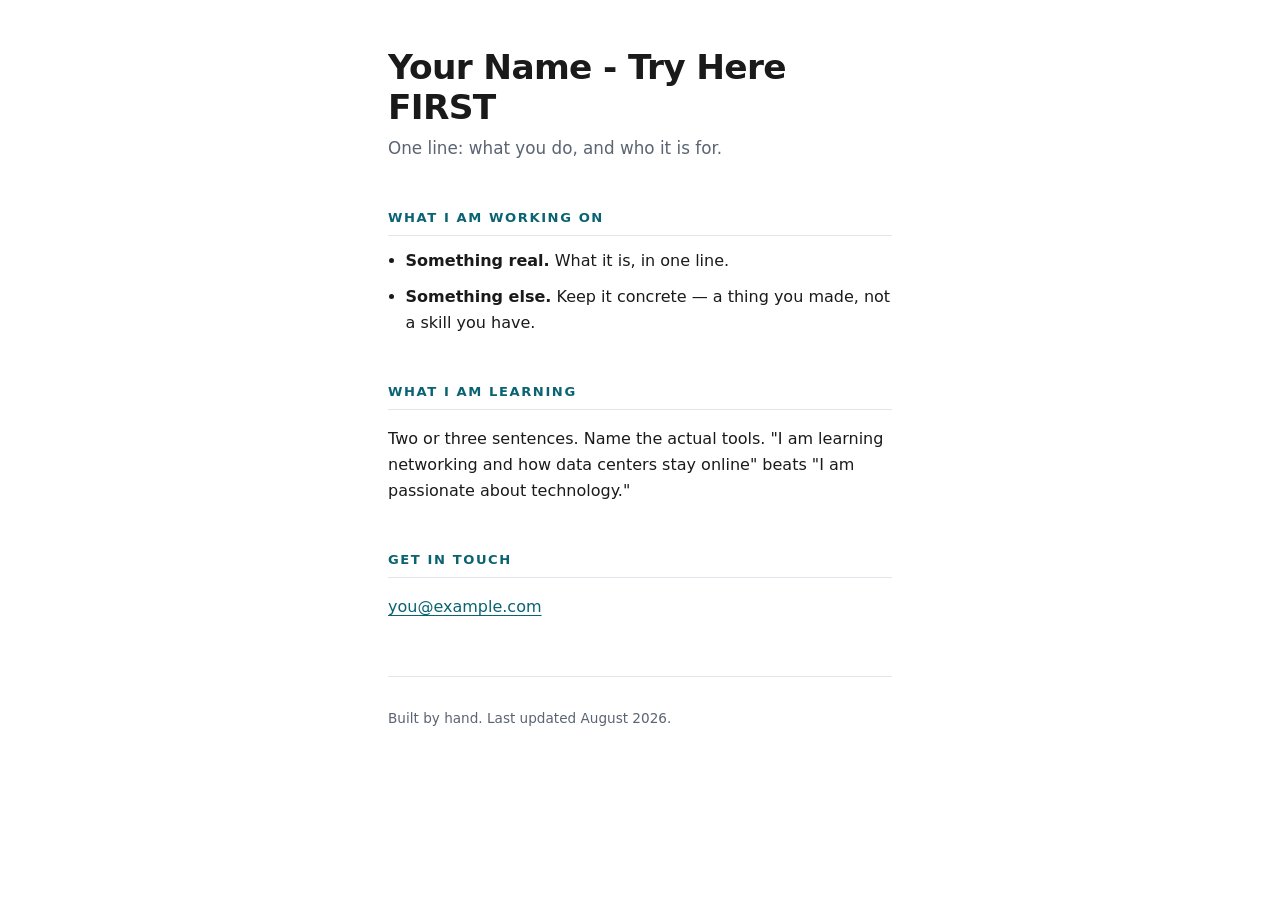
==== index.html @ d8cc7f28 "Initial commit" ====
<!doctype html>
<html lang="en">

<head>
  <meta charset="utf-8">
  <meta name="viewport" content="width=device-width, initial-scale=1">

  <!-- CHANGE THIS. It is the name on the browser tab, and it is what Google shows. -->
  <title>Your Name — what you build Test</title>

  <!-- CHANGE THIS TOO. One sentence. It is what shows under your link when someone shares it. -->
  <meta name="description" content="One sentence about who you are and what you make.">

  <link rel="stylesheet" href="styles.css">
</head>

<body>

  <header>
    <!-- Exactly ONE h1 on the page. It is your name. -->
    <h1>Your Name - Try Here FIRST</h1>
    <p class="tagline">One line: what you do, and who it is for.</p>
  </header>

  <main>

    <section>
      <h2>What I am working on</h2>
      <ul>
        <li><strong>Something real.</strong> What it is, in one line.</li>
        <li><strong>Something else.</strong> Keep it concrete — a thing you made, not a skill you have.</li>
      </ul>
    </section>

    <section>
      <h2>What I am learning</h2>
      <p>
        Two or three sentences. Name the actual tools. "I am learning networking and how data
        centers stay online" beats "I am passionate about technology."
      </p>
    </section>

    <section>
      <h2>Get in touch</h2>
      <!--
        Put an email you will still control after graduation. If you only have the school one
        today, that is fine — put it in, and change it later. That is what commits are for.
      -->
      <p><a href="mailto:you@example.com">you@example.com</a></p>
    </section>

  </main>

  <footer>
    <p>Built by hand. Last updated <!-- change this when you change the page --> August 2026.</p>
  </footer>

</body>

</html>
---- styles.css ----
/* ============================================================
   styles.css — this is YOURS to change. That is the point.
   Every value below is a decision somebody made. Change one,
   commit, and look at what happened.
   ============================================================ */

/* The custom properties. Change a colour ONCE here and it
   changes everywhere it is used further down. */
:root {
  --ink:        #1a1a1a;   /* body text */
  --muted:      #5a6472;   /* quieter text */
  --accent:     #0a6373;   /* links and rules — make this yours */
  --paper:      #ffffff;
  --line:       #e2e6ec;
  --measure:    34rem;     /* how wide a line of text gets before it wraps */
}

/* A sensible reset. Without border-box, padding makes boxes
   wider than you asked for, and nothing lines up. */
*, *::before, *::after { box-sizing: border-box; }

body {
  margin: 0 auto;
  padding: 3rem 1.25rem 4rem;
  max-width: var(--measure);
  background: var(--paper);
  color: var(--ink);
  font: 1rem/1.65 system-ui, -apple-system, "Segoe UI", Roboto, sans-serif;
}

h1 {
  margin: 0;
  font-size: 2.15rem;
  line-height: 1.15;
  letter-spacing: -0.02em;
}

.tagline {
  margin: 0.5rem 0 0;
  color: var(--muted);
  font-size: 1.05rem;
}

h2 {
  margin: 2.75rem 0 0.75rem;
  padding-bottom: 0.4rem;
  border-bottom: 1px solid var(--line);
  font-size: 0.82rem;
  font-weight: 700;
  letter-spacing: 0.12em;
  text-transform: uppercase;
  color: var(--accent);
}

ul { margin: 0; padding-left: 1.1rem; }
li { margin-bottom: 0.6rem; }

a {
  color: var(--accent);
  text-underline-offset: 3px;
}
a:hover { text-decoration: none; }

footer {
  margin-top: 3.5rem;
  padding-top: 1rem;
  border-top: 1px solid var(--line);
  color: var(--muted);
  font-size: 0.85rem;
}

/* Someone reading this on a phone is the common case, not the
   edge case. Test it there before you call the page done. */
@media (max-width: 30rem) {
  body { padding-top: 2rem; }
  h1   { font-size: 1.8rem; }
}
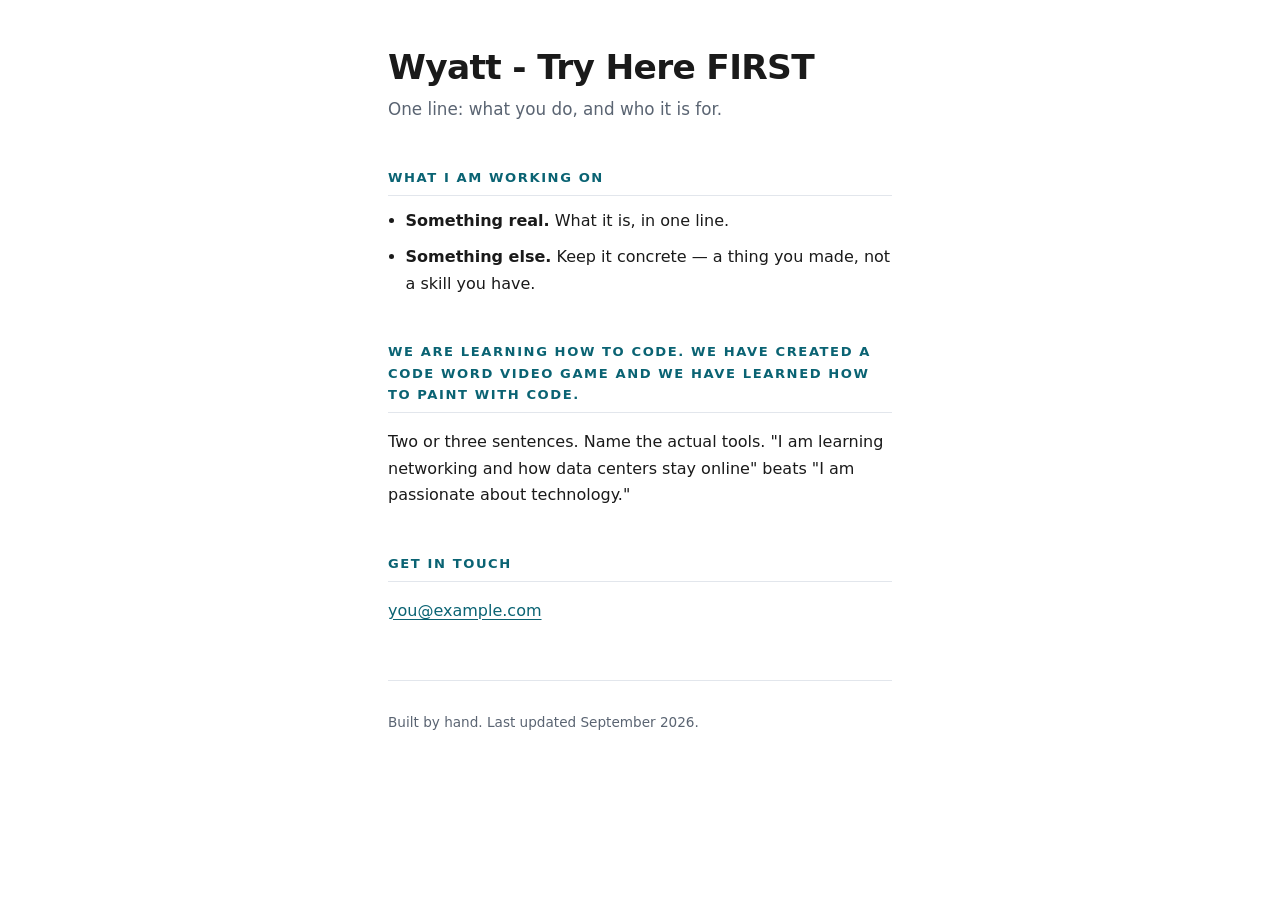
==== commit a34a0bc8: "wyattStaggs github" ====
--- a/index.html
+++ b/index.html
@@ -6,10 +6,10 @@
   <meta name="viewport" content="width=device-width, initial-scale=1">
 
   <!-- CHANGE THIS. It is the name on the browser tab, and it is what Google shows. -->
-  <title>Your Name — what you build Test</title>
+  <title>Wyatt — what you build Test</title>
 
   <!-- CHANGE THIS TOO. One sentence. It is what shows under your link when someone shares it. -->
-  <meta name="description" content="One sentence about who you are and what you make.">
+  <meta name="description" content="Im wyat and I want to learn how to make video games.">
 
   <link rel="stylesheet" href="styles.css">
 </head>
@@ -18,7 +18,7 @@
 
   <header>
     <!-- Exactly ONE h1 on the page. It is your name. -->
-    <h1>Your Name - Try Here FIRST</h1>
+    <h1>Wyatt - Try Here FIRST</h1>
     <p class="tagline">One line: what you do, and who it is for.</p>
   </header>
 
@@ -33,7 +33,7 @@
     </section>
 
     <section>
-      <h2>What I am learning</h2>
+      <h2>We are learning how to code. we have created a code word video game and We have learned how to paint with code.</h2>
       <p>
         Two or three sentences. Name the actual tools. "I am learning networking and how data
         centers stay online" beats "I am passionate about technology."
@@ -46,15 +46,16 @@
         Put an email you will still control after graduation. If you only have the school one
         today, that is fine — put it in, and change it later. That is what commits are for.
       -->
-      <p><a href="mailto:you@example.com">you@example.com</a></p>
+      <p><a href="warriorjames1114@gmail.com">you@example.com</a></p>
     </section>
 
   </main>
 
   <footer>
-    <p>Built by hand. Last updated <!-- change this when you change the page --> August 2026.</p>
+    <p>Built by hand. Last updated <!-- change this when you change the page --> September 2026.</p>
   </footer>
 
 </body>
 
 </html>
+
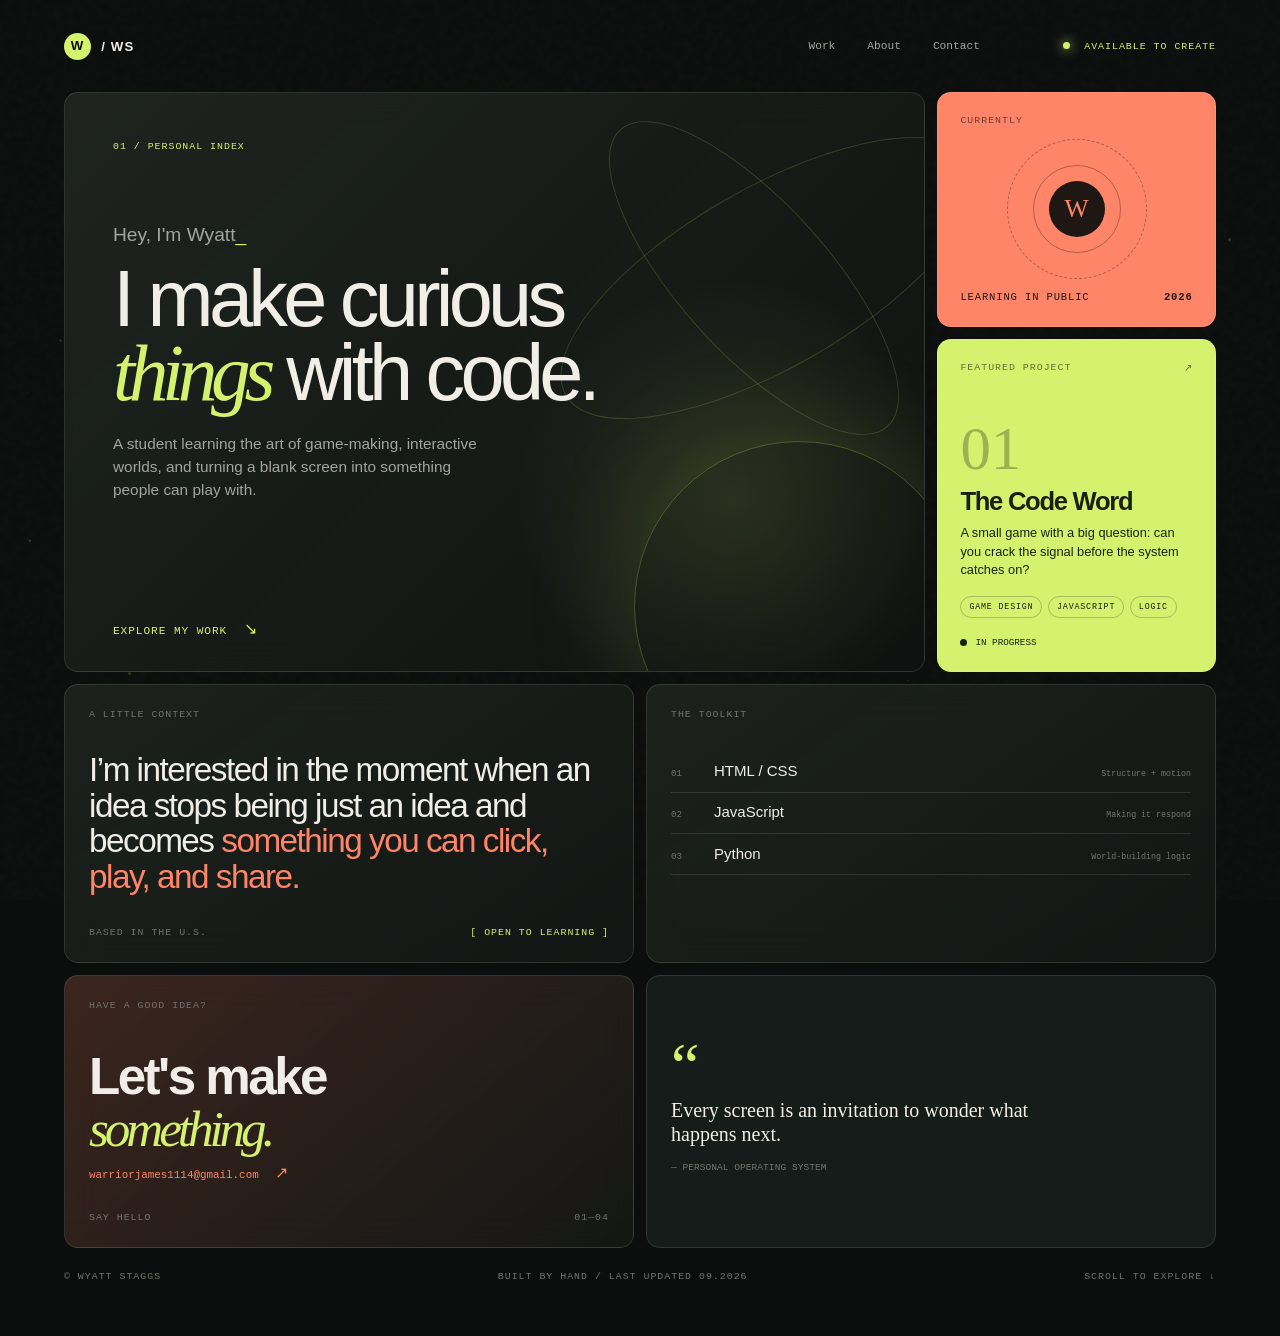
==== commit 525ec32f: "first time with chat" ====
--- a/index.html
+++ b/index.html
@@ -5,57 +5,95 @@
   <meta charset="utf-8">
   <meta name="viewport" content="width=device-width, initial-scale=1">
 
-  <!-- CHANGE THIS. It is the name on the browser tab, and it is what Google shows. -->
-  <title>Wyatt — what you build Test</title>
+  <title>Wyatt Staggs | Creative technologist</title>
 
-  <!-- CHANGE THIS TOO. One sentence. It is what shows under your link when someone shares it. -->
-  <meta name="description" content="Im wyat and I want to learn how to make video games.">
+  <meta name="description"
+    content="Wyatt Staggs is learning to build games, interactive worlds, and playful experiences with code.">
 
   <link rel="stylesheet" href="styles.css">
 </head>
 
 <body>
+  <div class="noise" aria-hidden="true"></div>
+  <canvas id="constellation" aria-hidden="true"></canvas>
 
-  <header>
-    <!-- Exactly ONE h1 on the page. It is your name. -->
-    <h1>Wyatt - Try Here FIRST</h1>
-    <p class="tagline">One line: what you do, and who it is for.</p>
+  <header class="site-header">
+    <a class="wordmark" href="#top" aria-label="Wyatt Staggs home"><span>W</span> / WS</a>
+    <nav aria-label="Main navigation">
+      <a href="#work">Work</a>
+      <a href="#about">About</a>
+      <a href="#contact">Contact</a>
+    </nav>
+    <div class="availability"><i></i> Available to create</div>
   </header>
 
-  <main>
+  <main id="top" class="bento-grid">
+    <section class="tile hero reveal">
+      <div class="eyebrow">01 / Personal index</div>
+      <p class="hero-kicker">Hey, I'm Wyatt<span class="cursor">_</span></p>
+      <h1>I make curious<br><em>things</em> with code.</h1>
+      <p class="hero-copy">A student learning the art of game-making, interactive worlds, and turning a blank screen
+        into something people can play with.</p>
+      <a class="arrow-link" href="#work">Explore my work <span>↘</span></a>
+      <div class="hero-orbit orbit-one" aria-hidden="true"></div>
+      <div class="hero-orbit orbit-two" aria-hidden="true"></div>
+      <div class="hero-glow" aria-hidden="true"></div>
+    </section>
 
-    <section>
-      <h2>What I am working on</h2>
-      <ul>
-        <li><strong>Something real.</strong> What it is, in one line.</li>
-        <li><strong>Something else.</strong> Keep it concrete — a thing you made, not a skill you have.</li>
+    <section class="tile portrait reveal delay-1" aria-label="Wyatt's visual signature">
+      <div class="tile-label">Currently</div>
+      <div class="portrait-art" aria-hidden="true">
+        <span class="portrait-ring ring-a"></span>
+        <span class="portrait-ring ring-b"></span>
+        <span class="portrait-core">W</span>
+      </div>
+      <div class="portrait-caption"><span>Learning in public</span><strong>2026</strong></div>
+    </section>
+
+    <section id="work" class="tile project reveal delay-2">
+      <div class="tile-label">Featured project <span>↗</span></div>
+      <div class="project-index">01</div>
+      <h2>The Code Word</h2>
+      <p>A small game with a big question: can you crack the signal before the system catches on?</p>
+      <div class="tags"><span>Game design</span><span>JavaScript</span><span>Logic</span></div>
+      <div class="project-line"><span></span><span>In progress</span></div>
+    </section>
+
+    <section id="about" class="tile about reveal delay-3">
+      <div class="tile-label">A little context</div>
+      <p class="about-statement">I’m interested in the moment when an idea stops being just an idea and becomes
+        <strong>something you can click, play, and share.</strong></p>
+      <div class="about-footer"><span>Based in the U.S.</span><span class="mono">[ open to learning ]</span></div>
+    </section>
+
+    <section class="tile skills reveal delay-1">
+      <div class="tile-label">The toolkit</div>
+      <ul class="skill-list">
+        <li><span>01</span><strong>HTML / CSS</strong><small>Structure + motion</small></li>
+        <li><span>02</span><strong>JavaScript</strong><small>Making it respond</small></li>
+        <li><span>03</span><strong>Python</strong><small>World-building logic</small></li>
       </ul>
     </section>
 
-    <section>
-      <h2>We are learning how to code. we have created a code word video game and We have learned how to paint with code.</h2>
-      <p>
-        Two or three sentences. Name the actual tools. "I am learning networking and how data
-        centers stay online" beats "I am passionate about technology."
-      </p>
+    <section id="contact" class="tile contact reveal delay-2">
+      <div class="tile-label">Have a good idea?</div>
+      <h2>Let's make<br><em>something.</em></h2>
+      <a class="contact-link" href="mailto:warriorjames1114@gmail.com">warriorjames1114@gmail.com <span>↗</span></a>
+      <div class="contact-meta"><span>Say hello</span><span>01—04</span></div>
     </section>
 
-    <section>
-      <h2>Get in touch</h2>
-      <!--
-        Put an email you will still control after graduation. If you only have the school one
-        today, that is fine — put it in, and change it later. That is what commits are for.
-      -->
-      <p><a href="warriorjames1114@gmail.com">you@example.com</a></p>
+    <section class="tile quote reveal delay-3">
+      <span class="quote-mark">“</span>
+      <blockquote>Every screen is an invitation to wonder what happens next.</blockquote>
+      <span class="quote-credit">— personal operating system</span>
     </section>
-
   </main>
 
-  <footer>
-    <p>Built by hand. Last updated <!-- change this when you change the page --> September 2026.</p>
-  </footer>
+  <footer class="site-footer"><span>© Wyatt Staggs</span><span>Built by hand / last updated 09.2026</span><span>Scroll
+      to explore ↓</span></footer>
+
+  <script src="app.js"></script>
 
 </body>
 
 </html>
-
--- a/styles.css
+++ b/styles.css
@@ -1,77 +1,654 @@
-/* ============================================================
-   styles.css — this is YOURS to change. That is the point.
-   Every value below is a decision somebody made. Change one,
-   commit, and look at what happened.
-   ============================================================ */
-
-/* The custom properties. Change a colour ONCE here and it
-   changes everywhere it is used further down. */
 :root {
-  --ink:        #1a1a1a;   /* body text */
-  --muted:      #5a6472;   /* quieter text */
-  --accent:     #0a6373;   /* links and rules — make this yours */
-  --paper:      #ffffff;
-  --line:       #e2e6ec;
-  --measure:    34rem;     /* how wide a line of text gets before it wraps */
+  --ink: #f1eee7;
+  --muted: #a5a49f;
+  --soft: #73746f;
+  --paper: #0c0e0d;
+  --glass: rgba(22, 26, 23, 0.72);
+  --line: rgba(222, 231, 213, 0.13);
+  --lime: #d5f26f;
+  --orange: #ff8568;
+  --serif: Georgia, "Times New Roman", serif;
+  --mono: "DM Mono", "Courier New", monospace;
 }
 
 /* A sensible reset. Without border-box, padding makes boxes
    wider than you asked for, and nothing lines up. */
-*, *::before, *::after { box-sizing: border-box; }
+*,
+*::before,
+*::after {
+  box-sizing: border-box;
+}
+
+@import url('https://fonts.googleapis.com/css2?family=DM+Mono:wght@400;500&family=Space+Grotesk:wght@400;500;600;700&display=swap');
+
+html {
+  scroll-behavior: smooth;
+}
 
 body {
-  margin: 0 auto;
-  padding: 3rem 1.25rem 4rem;
-  max-width: var(--measure);
+  min-height: 100vh;
+  margin: 0;
+  padding: 0 5vw 2rem;
   background: var(--paper);
   color: var(--ink);
-  font: 1rem/1.65 system-ui, -apple-system, "Segoe UI", Roboto, sans-serif;
+  font: 400 15px/1.5 'Space Grotesk', sans-serif;
+  overflow-x: hidden;
+}
+
+*,
+*::before,
+*::after {
+  box-sizing: border-box;
+}
+
+a {
+  color: inherit;
+  text-decoration: none;
+}
+
+.noise {
+  position: fixed;
+  inset: 0;
+  z-index: -1;
+  opacity: .035;
+  pointer-events: none;
+  background-image: url("data:image/svg+xml,%3Csvg viewBox='0 0 160 160' xmlns='http://www.w3.org/2000/svg'%3E%3Cfilter id='n'%3E%3CfeTurbulence type='fractalNoise' baseFrequency='.8' numOctaves='4' stitchTiles='stitch'/%3E%3C/filter%3E%3Crect width='100%25' height='100%25' filter='url(%23n)' opacity='.7'/%3E%3C/svg%3E");
+}
+
+#constellation {
+  position: fixed;
+  inset: 0;
+  z-index: -2;
+  opacity: .42;
+  pointer-events: none;
+}
+
+.site-header,
+.site-footer {
+  width: min(1240px, 100%);
+  margin: 0 auto;
+  display: flex;
+  align-items: center;
+}
+
+.site-header {
+  height: 92px;
+  justify-content: space-between;
+  gap: 2rem;
+}
+
+.wordmark {
+  font-weight: 600;
+  letter-spacing: .08em;
+  font-size: .83rem;
+}
+
+.wordmark span {
+  display: inline-grid;
+  place-items: center;
+  width: 27px;
+  height: 27px;
+  margin-right: .35rem;
+  background: var(--lime);
+  color: var(--paper);
+  border-radius: 50%;
+  font-weight: 700;
+}
+
+nav {
+  display: flex;
+  gap: 2rem;
+  margin-left: auto;
+  margin-right: 4vw;
+  font: .7rem var(--mono);
+  color: var(--muted);
+}
+
+nav a {
+  transition: color .25s ease;
+}
+
+nav a:hover {
+  color: var(--lime);
+}
+
+.availability,
+.tile-label,
+.eyebrow,
+.tags,
+.contact-meta,
+.about-footer,
+.site-footer {
+  font: .62rem var(--mono);
+  text-transform: uppercase;
+  letter-spacing: .1em;
+}
+
+.availability {
+  color: var(--lime);
+  white-space: nowrap;
+}
+
+.availability i {
+  display: inline-block;
+  width: 7px;
+  height: 7px;
+  margin-right: .45rem;
+  border-radius: 50%;
+  background: var(--lime);
+  box-shadow: 0 0 12px var(--lime);
+  animation: pulse 2s infinite;
+}
+
+.bento-grid {
+  width: min(1240px, 100%);
+  margin: 0 auto;
+  display: grid;
+  grid-template-columns: repeat(4, 1fr);
+  grid-auto-rows: minmax(190px, auto);
+  gap: 12px;
+}
+
+.tile {
+  position: relative;
+  min-width: 0;
+  overflow: hidden;
+  border: 1px solid var(--line);
+  border-radius: 14px;
+  background: linear-gradient(145deg, rgba(32, 38, 33, .83), var(--glass));
+  backdrop-filter: blur(18px);
+}
+
+.tile-label {
+  position: relative;
+  z-index: 1;
+  color: var(--soft);
+}
+
+.reveal {
+  opacity: 0;
+  transform: translateY(18px);
+  animation: rise .75s cubic-bezier(.2, .8, .2, 1) forwards;
+}
+
+.delay-1 {
+  animation-delay: .1s;
+}
+
+.delay-2 {
+  animation-delay: .2s;
+}
+
+.delay-3 {
+  animation-delay: .3s;
+}
+
+.hero {
+  grid-column: span 3;
+  grid-row: span 2;
+  min-height: 420px;
+  padding: clamp(1.5rem, 4vw, 3rem);
+  background: radial-gradient(circle at 78% 70%, rgba(213, 242, 111, .12), transparent 28%), linear-gradient(135deg, rgba(32, 38, 33, .92), rgba(16, 20, 17, .68));
+}
+
+.eyebrow {
+  color: var(--lime);
+}
+
+.hero-kicker {
+  position: relative;
+  z-index: 1;
+  margin: 4.3rem 0 .8rem;
+  color: var(--muted);
+  font-size: clamp(1rem, 1.5vw, 1.25rem);
+}
+
+.cursor {
+  color: var(--lime);
+  animation: blink 1s infinite;
+}
+
+h1,
+h2,
+p {
+  margin-top: 0;
 }
 
 h1 {
-  margin: 0;
-  font-size: 2.15rem;
-  line-height: 1.15;
-  letter-spacing: -0.02em;
-}
-
-.tagline {
-  margin: 0.5rem 0 0;
+  position: relative;
+  z-index: 1;
+  margin-bottom: 1.3rem;
+  font-size: clamp(3rem, 6.2vw, 6.1rem);
+  font-weight: 500;
+  line-height: .93;
+  letter-spacing: -.06em;
+}
+
+em {
+  color: var(--lime);
+  font-family: var(--serif);
+  font-weight: 400;
+  letter-spacing: -.08em;
+}
+
+.hero-copy {
+  position: relative;
+  z-index: 1;
+  max-width: 380px;
   color: var(--muted);
-  font-size: 1.05rem;
-}
-
-h2 {
-  margin: 2.75rem 0 0.75rem;
-  padding-bottom: 0.4rem;
+  font-size: .96rem;
+}
+
+.arrow-link {
+  position: absolute;
+  z-index: 1;
+  bottom: 2rem;
+  left: clamp(1.5rem, 4vw, 3rem);
+  color: var(--lime);
+  font: .7rem var(--mono);
+  text-transform: uppercase;
+  letter-spacing: .08em;
+}
+
+.arrow-link span,
+.contact-link span {
+  display: inline-block;
+  margin-left: .6rem;
+  font-size: 1rem;
+  transition: transform .25s ease;
+}
+
+.arrow-link:hover span,
+.contact-link:hover span {
+  transform: translate(4px, -4px);
+}
+
+.hero-glow {
+  position: absolute;
+  width: 330px;
+  height: 330px;
+  right: -40px;
+  bottom: -100px;
+  border: 1px solid rgba(213, 242, 111, .25);
+  border-radius: 50%;
+  box-shadow: 0 0 120px rgba(213, 242, 111, .13);
+}
+
+.hero-orbit {
+  position: absolute;
+  border: 1px solid rgba(213, 242, 111, .17);
+  border-radius: 50%;
+  transform: rotate(-30deg);
+}
+
+.orbit-one {
+  width: 470px;
+  height: 180px;
+  right: -80px;
+  top: 95px;
+}
+
+.orbit-two {
+  width: 400px;
+  height: 150px;
+  right: -30px;
+  top: 110px;
+  transform: rotate(48deg);
+}
+
+.portrait {
+  grid-column: span 1;
+  padding: 1.4rem;
+  display: flex;
+  flex-direction: column;
+  justify-content: space-between;
+  background: var(--orange);
+  color: #1e1714;
+}
+
+.portrait .tile-label {
+  color: rgba(30, 23, 20, .65);
+}
+
+.portrait-art {
+  position: relative;
+  display: grid;
+  place-items: center;
+  height: 165px;
+}
+
+.portrait-ring {
+  position: absolute;
+  border: 1px solid rgba(30, 23, 20, .35);
+  border-radius: 50%;
+}
+
+.ring-a {
+  width: 140px;
+  height: 140px;
+  animation: spin 18s linear infinite;
+  border-style: dashed;
+}
+
+.ring-b {
+  width: 88px;
+  height: 88px;
+  animation: spin 12s linear infinite reverse;
+}
+
+.portrait-core {
+  display: grid;
+  place-items: center;
+  width: 56px;
+  height: 56px;
+  border-radius: 50%;
+  background: #1e1714;
+  color: var(--orange);
+  font: 1.6rem var(--serif);
+}
+
+.portrait-caption {
+  display: flex;
+  justify-content: space-between;
+  font: .66rem var(--mono);
+  text-transform: uppercase;
+  letter-spacing: .08em;
+}
+
+.project {
+  grid-column: span 1;
+  padding: 1.4rem;
+  background: var(--lime);
+  color: #1a2010;
+}
+
+.project .tile-label {
+  color: rgba(26, 32, 16, .62);
+  display: flex;
+  justify-content: space-between;
+}
+
+.project-index {
+  margin-top: 2.5rem;
+  font: 3.8rem var(--serif);
+  opacity: .3;
+}
+
+.project h2,
+.contact h2 {
+  margin: .3rem 0 .6rem;
+  font-size: 1.6rem;
+  line-height: 1;
+  letter-spacing: -.05em;
+  font-weight: 600;
+}
+
+.project p {
+  margin-bottom: 1rem;
+  font-size: .8rem;
+  line-height: 1.45;
+}
+
+.tags {
+  display: flex;
+  flex-wrap: wrap;
+  gap: .35rem;
+  font-size: .52rem;
+}
+
+.tags span {
+  padding: .35rem .5rem;
+  border: 1px solid rgba(26, 32, 16, .25);
+  border-radius: 99px;
+}
+
+.project-line {
+  display: flex;
+  gap: .5rem;
+  align-items: center;
+  margin-top: 1.2rem;
+  font: .58rem var(--mono);
+  text-transform: uppercase;
+}
+
+.project-line span:first-child {
+  width: 7px;
+  height: 7px;
+  border-radius: 50%;
+  background: #1a2010;
+}
+
+.about {
+  grid-column: span 2;
+  padding: 1.5rem;
+  display: flex;
+  flex-direction: column;
+  justify-content: space-between;
+}
+
+.about-statement {
+  max-width: 590px;
+  margin: 2rem 0;
+  font-size: clamp(1.35rem, 2.6vw, 2.35rem);
+  line-height: 1.08;
+  letter-spacing: -.045em;
+}
+
+.about-statement strong {
+  color: var(--orange);
+  font-weight: 400;
+}
+
+.about-footer,
+.contact-meta {
+  display: flex;
+  justify-content: space-between;
+  color: var(--soft);
+}
+
+.mono {
+  color: var(--lime);
+}
+
+.skills {
+  grid-column: span 2;
+  padding: 1.5rem;
+}
+
+.skill-list {
+  margin: 2rem 0 0;
+  padding: 0;
+  list-style: none;
+}
+
+.skill-list li {
+  display: grid;
+  grid-template-columns: 35px 1fr auto;
+  align-items: baseline;
+  gap: .5rem;
+  padding: .55rem 0;
   border-bottom: 1px solid var(--line);
-  font-size: 0.82rem;
-  font-weight: 700;
-  letter-spacing: 0.12em;
+}
+
+.skill-list li span,
+.skill-list small {
+  color: var(--soft);
+  font: .57rem var(--mono);
+}
+
+.skill-list strong {
+  font-weight: 500;
+}
+
+.skill-list small {
+  font-size: .52rem;
+}
+
+.contact {
+  grid-column: span 2;
+  padding: 1.5rem;
+  display: flex;
+  flex-direction: column;
+  justify-content: space-between;
+  min-height: 270px;
+  background: linear-gradient(140deg, rgba(255, 133, 104, .2), rgba(22, 26, 23, .82));
+}
+
+.contact h2 {
+  margin-top: 2.5rem;
+  font-size: clamp(2rem, 4vw, 3.25rem);
+}
+
+.contact-link {
+  width: fit-content;
+  margin-top: auto;
+  color: var(--orange);
+  font: .68rem var(--mono);
+}
+
+.contact-meta {
+  margin-top: 1.8rem;
+}
+
+.quote {
+  grid-column: span 2;
+  padding: 1.5rem;
+  display: flex;
+  flex-direction: column;
+  justify-content: center;
+  background: #161c19;
+}
+
+.quote-mark {
+  color: var(--lime);
+  font: 4rem var(--serif);
+  line-height: .5;
+}
+
+blockquote {
+  max-width: 360px;
+  margin: 1rem 0;
+  font: 1.25rem/1.2 var(--serif);
+}
+
+.quote-credit {
+  color: var(--soft);
+  font: .6rem var(--mono);
   text-transform: uppercase;
-  color: var(--accent);
-}
-
-ul { margin: 0; padding-left: 1.1rem; }
-li { margin-bottom: 0.6rem; }
-
-a {
-  color: var(--accent);
-  text-underline-offset: 3px;
-}
-a:hover { text-decoration: none; }
-
-footer {
-  margin-top: 3.5rem;
-  padding-top: 1rem;
-  border-top: 1px solid var(--line);
-  color: var(--muted);
-  font-size: 0.85rem;
-}
-
-/* Someone reading this on a phone is the common case, not the
-   edge case. Test it there before you call the page done. */
-@media (max-width: 30rem) {
-  body { padding-top: 2rem; }
-  h1   { font-size: 1.8rem; }
-}
+}
+
+.site-footer {
+  justify-content: space-between;
+  padding: 1.4rem 0;
+  color: var(--soft);
+}
+
+@keyframes rise {
+  to {
+    opacity: 1;
+    transform: translateY(0);
+  }
+}
+
+@keyframes pulse {
+  50% {
+    opacity: .45;
+  }
+}
+
+@keyframes blink {
+  50% {
+    opacity: 0;
+  }
+}
+
+@keyframes spin {
+  to {
+    transform: rotate(360deg);
+  }
+}
+
+@media (max-width: 760px) {
+  body {
+    padding: 0 1rem 1rem;
+  }
+
+  .site-header {
+    height: 78px;
+  }
+
+  nav {
+    gap: 1rem;
+    margin-right: 0;
+  }
+
+  .availability {
+    display: none;
+  }
+
+  .bento-grid {
+    grid-template-columns: repeat(2, 1fr);
+    gap: 8px;
+  }
+
+  .hero {
+    grid-column: span 2;
+    min-height: 500px;
+  }
+
+  .portrait,
+  .project {
+    grid-column: span 1;
+  }
+
+  .about,
+  .skills,
+  .contact,
+  .quote {
+    grid-column: span 2;
+  }
+
+  .about {
+    min-height: 270px;
+  }
+
+  .site-footer {
+    gap: 1rem;
+    flex-wrap: wrap;
+    font-size: .55rem;
+  }
+
+  .site-footer span:last-child {
+    width: 100%;
+  }
+}
+
+@media (max-width: 440px) {
+  nav {
+    display: none;
+  }
+
+  h1 {
+    font-size: 3.2rem;
+  }
+
+  .hero {
+    min-height: 470px;
+  }
+
+  .portrait-art {
+    height: 120px;
+  }
+
+  .portrait-caption {
+    font-size: .53rem;
+  }
+
+  .skill-list li {
+    grid-template-columns: 28px 1fr;
+  }
+
+  .skill-list small {
+    grid-column: 2;
+  }
+}
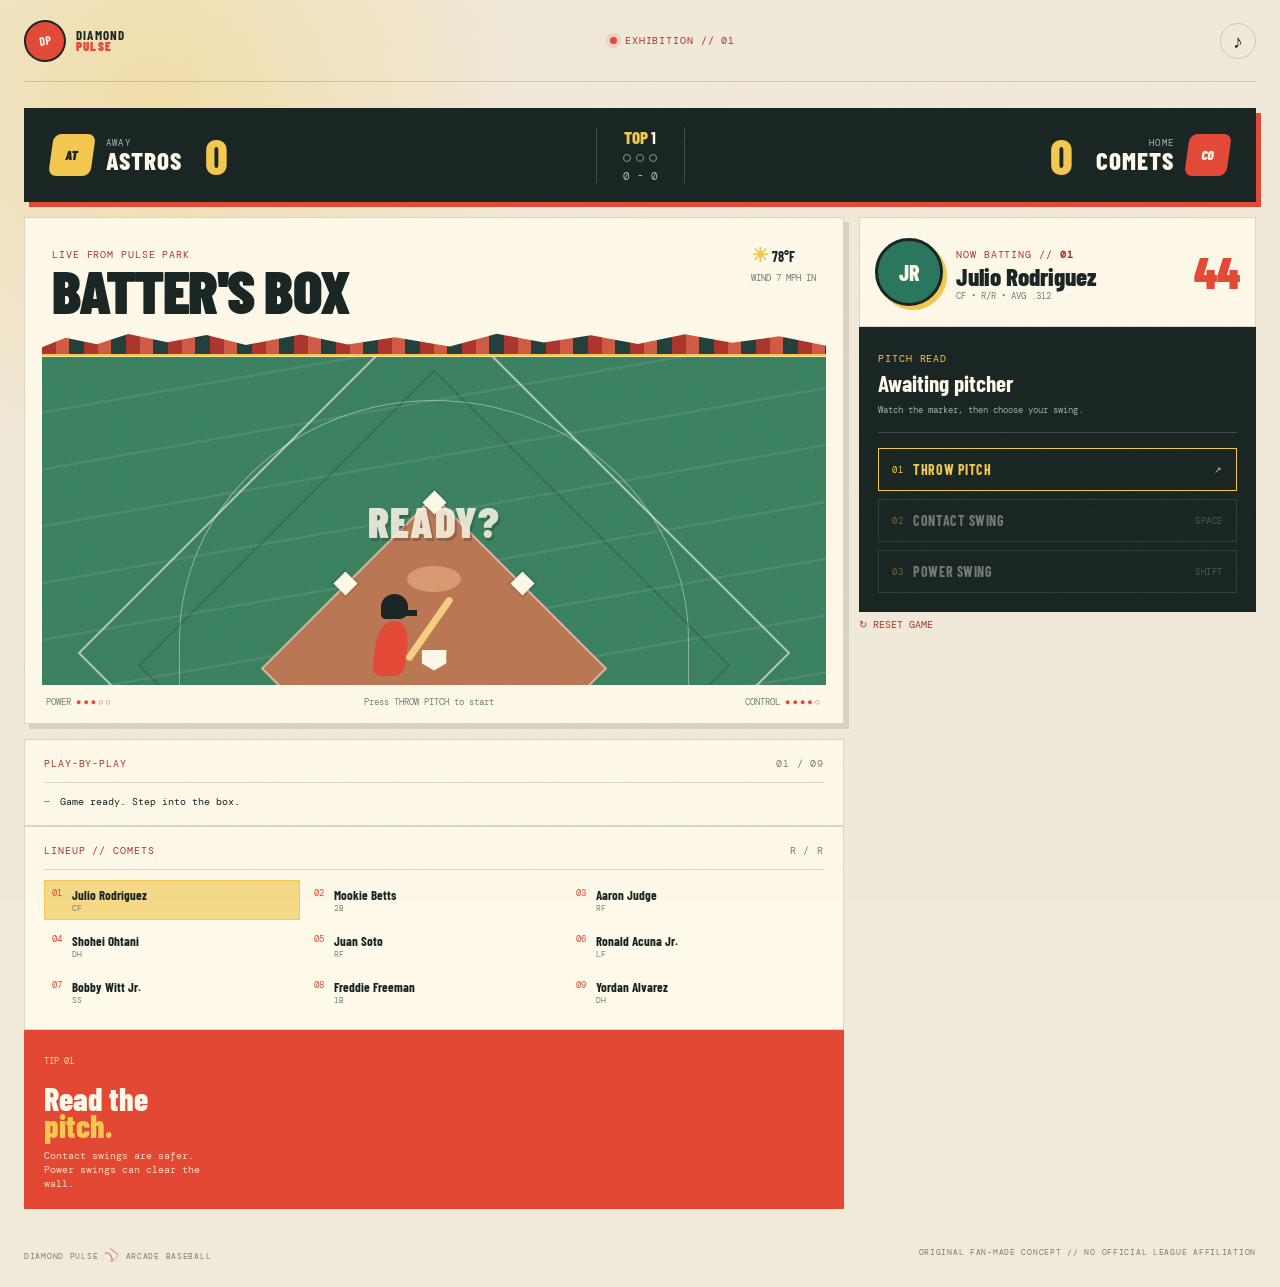
==== commit 37e3f5d7: "baseball 9 game" ====
--- a/index.html
+++ b/index.html
@@ -4,96 +4,103 @@
 <head>
   <meta charset="utf-8">
   <meta name="viewport" content="width=device-width, initial-scale=1">
-
-  <title>Wyatt Staggs | Creative technologist</title>
-
-  <meta name="description"
-    content="Wyatt Staggs is learning to build games, interactive worlds, and playful experiences with code.">
-
+  <title>Diamond Pulse | Baseball</title>
+  <meta name="description" content="A fast, arcade-style baseball batting game.">
+  <link rel="preconnect" href="https://fonts.googleapis.com">
+  <link rel="preconnect" href="https://fonts.gstatic.com" crossorigin>
+  <link
+    href="https://fonts.googleapis.com/css2?family=Barlow+Condensed:wght@500;600;700;800;900&family=DM+Mono:wght@400;500&display=swap"
+    rel="stylesheet">
   <link rel="stylesheet" href="styles.css">
 </head>
 
 <body>
-  <div class="noise" aria-hidden="true"></div>
-  <canvas id="constellation" aria-hidden="true"></canvas>
-
-  <header class="site-header">
-    <a class="wordmark" href="#top" aria-label="Wyatt Staggs home"><span>W</span> / WS</a>
-    <nav aria-label="Main navigation">
-      <a href="#work">Work</a>
-      <a href="#about">About</a>
-      <a href="#contact">Contact</a>
-    </nav>
-    <div class="availability"><i></i> Available to create</div>
+  <div class="grain" aria-hidden="true"></div>
+  <header class="topbar">
+    <a class="brand" href="#top"><span class="brand-mark">DP</span><span>DIAMOND<br><b>PULSE</b></span></a>
+    <div class="league-chip"><span class="live-dot"></span> EXHIBITION // 01</div>
+    <button class="icon-button" id="soundButton" type="button" aria-label="Toggle sound">♪</button>
   </header>
 
-  <main id="top" class="bento-grid">
-    <section class="tile hero reveal">
-      <div class="eyebrow">01 / Personal index</div>
-      <p class="hero-kicker">Hey, I'm Wyatt<span class="cursor">_</span></p>
-      <h1>I make curious<br><em>things</em> with code.</h1>
-      <p class="hero-copy">A student learning the art of game-making, interactive worlds, and turning a blank screen
-        into something people can play with.</p>
-      <a class="arrow-link" href="#work">Explore my work <span>↘</span></a>
-      <div class="hero-orbit orbit-one" aria-hidden="true"></div>
-      <div class="hero-orbit orbit-two" aria-hidden="true"></div>
-      <div class="hero-glow" aria-hidden="true"></div>
+  <main id="top" class="game-shell">
+    <section class="scoreboard" aria-label="Game scoreboard">
+      <div class="score-team away"><span class="team-badge">AT</span>
+        <div><small>AWAY</small><strong>ASTROS</strong></div><b id="awayScore">0</b>
+      </div>
+      <div class="game-state"><span class="inning-label">TOP <b id="inningNumber">1</b></span><span
+          class="outs"><i></i><i></i><i></i></span><span id="countLabel">0 - 0</span></div>
+      <div class="score-team home"><b id="homeScore">0</b>
+        <div><small>HOME</small><strong>COMETS</strong></div><span class="team-badge red">CO</span>
+      </div>
     </section>
 
-    <section class="tile portrait reveal delay-1" aria-label="Wyatt's visual signature">
-      <div class="tile-label">Currently</div>
-      <div class="portrait-art" aria-hidden="true">
-        <span class="portrait-ring ring-a"></span>
-        <span class="portrait-ring ring-b"></span>
-        <span class="portrait-core">W</span>
+    <section class="stadium-panel">
+      <div class="stadium-head">
+        <div><span class="overline">LIVE FROM PULSE PARK</span>
+          <h1>BATTER'S BOX</h1>
+        </div>
+        <div class="weather"><span>☀</span> 78°F <small>WIND 7 MPH IN</small></div>
       </div>
-      <div class="portrait-caption"><span>Learning in public</span><strong>2026</strong></div>
+      <div class="field-wrap">
+        <div class="crowd crowd-top" aria-hidden="true"></div>
+        <div class="field">
+          <div class="outfield-line"></div>
+          <div class="infield"></div>
+          <div class="pitcher-mound"></div>
+          <div class="home-plate"></div>
+          <div class="base first"><span></span></div>
+          <div class="base second"><span></span></div>
+          <div class="base third"><span></span></div>
+          <div class="batter batter-left"><span class="helmet"></span><span class="body"></span><span
+              class="bat"></span></div>
+          <div class="pitch-marker" id="pitchMarker"></div>
+          <div class="field-callout" id="fieldCallout">READY?</div>
+        </div>
+        <div class="field-caption"><span>POWER <b>●●●○○</b></span><span id="lastPlay">Press THROW PITCH to
+            start</span><span>CONTROL <b>●●●●○</b></span></div>
+      </div>
     </section>
 
-    <section id="work" class="tile project reveal delay-2">
-      <div class="tile-label">Featured project <span>↗</span></div>
-      <div class="project-index">01</div>
-      <h2>The Code Word</h2>
-      <p>A small game with a big question: can you crack the signal before the system catches on?</p>
-      <div class="tags"><span>Game design</span><span>JavaScript</span><span>Logic</span></div>
-      <div class="project-line"><span></span><span>In progress</span></div>
-    </section>
+    <aside class="control-panel">
+      <div class="batter-card">
+        <div class="player-avatar" id="playerAvatar">JR</div>
+        <div class="batter-copy"><span class="overline">NOW BATTING // <b id="batterOrder">01</b></span>
+          <h2 id="batterName">Julio Rodriguez</h2>
+          <p id="batterMeta">CF <span>•</span> R/R <span>•</span> AVG .312</p>
+        </div>
+        <div class="batter-number" id="batterNumber">44</div>
+      </div>
+      <div class="action-area">
+        <div class="pitch-readout"><span class="overline">PITCH READ</span><strong id="pitchRead">Awaiting
+            pitcher</strong><small id="pitchHint">Watch the marker, then choose your swing.</small></div>
+        <div class="actions"><button class="action-button primary" id="pitchButton" type="button"><span>01</span> THROW
+            PITCH <b>↗</b></button><button class="action-button" data-swing="contact" type="button"
+            disabled><span>02</span> CONTACT SWING <b>SPACE</b></button><button class="action-button" data-swing="power"
+            type="button" disabled><span>03</span> POWER SWING <b>SHIFT</b></button></div>
+      </div>
+      <button class="reset-button" id="resetButton" type="button">↻ RESET GAME</button>
+    </aside>
 
-    <section id="about" class="tile about reveal delay-3">
-      <div class="tile-label">A little context</div>
-      <p class="about-statement">I’m interested in the moment when an idea stops being just an idea and becomes
-        <strong>something you can click, play, and share.</strong></p>
-      <div class="about-footer"><span>Based in the U.S.</span><span class="mono">[ open to learning ]</span></div>
-    </section>
-
-    <section class="tile skills reveal delay-1">
-      <div class="tile-label">The toolkit</div>
-      <ul class="skill-list">
-        <li><span>01</span><strong>HTML / CSS</strong><small>Structure + motion</small></li>
-        <li><span>02</span><strong>JavaScript</strong><small>Making it respond</small></li>
-        <li><span>03</span><strong>Python</strong><small>World-building logic</small></li>
-      </ul>
-    </section>
-
-    <section id="contact" class="tile contact reveal delay-2">
-      <div class="tile-label">Have a good idea?</div>
-      <h2>Let's make<br><em>something.</em></h2>
-      <a class="contact-link" href="mailto:warriorjames1114@gmail.com">warriorjames1114@gmail.com <span>↗</span></a>
-      <div class="contact-meta"><span>Say hello</span><span>01—04</span></div>
-    </section>
-
-    <section class="tile quote reveal delay-3">
-      <span class="quote-mark">“</span>
-      <blockquote>Every screen is an invitation to wonder what happens next.</blockquote>
-      <span class="quote-credit">— personal operating system</span>
+    <section class="bottom-grid">
+      <div class="panel play-log">
+        <div class="panel-heading"><span class="overline">PLAY-BY-PLAY</span><span id="playCount">01 / 09</span></div>
+        <ol id="playLog">
+          <li class="active">Game ready. Step into the box.</li>
+        </ol>
+      </div>
+      <div class="panel roster">
+        <div class="panel-heading"><span class="overline">LINEUP // COMETS</span><span>R / R</span></div>
+        <div class="roster-list" id="rosterList"></div>
+      </div>
+      <div class="panel tip-panel"><span class="tip-number">TIP 01</span>
+        <h3>Read the<br><em>pitch.</em></h3>
+        <p>Contact swings are safer. Power swings can clear the wall.</p>
+      </div>
     </section>
   </main>
-
-  <footer class="site-footer"><span>© Wyatt Staggs</span><span>Built by hand / last updated 09.2026</span><span>Scroll
-      to explore ↓</span></footer>
-
+  <footer><span>DIAMOND PULSE <b>⚾</b> ARCADE BASEBALL</span><span>ORIGINAL FAN-MADE CONCEPT // NO OFFICIAL LEAGUE
+      AFFILIATION</span></footer>
   <script src="app.js"></script>
-
 </body>
 
 </html>
--- a/styles.css
+++ b/styles.css
@@ -1,654 +1,915 @@
+@import url('https://fonts.googleapis.com/css2?family=Barlow+Condensed:wght@500;600;700;800;900&family=DM+Mono:wght@400;500&display=swap');
+
 :root {
-  --ink: #f1eee7;
-  --muted: #a5a49f;
-  --soft: #73746f;
-  --paper: #0c0e0d;
-  --glass: rgba(22, 26, 23, 0.72);
-  --line: rgba(222, 231, 213, 0.13);
-  --lime: #d5f26f;
-  --orange: #ff8568;
-  --serif: Georgia, "Times New Roman", serif;
-  --mono: "DM Mono", "Courier New", monospace;
-}
-
-/* A sensible reset. Without border-box, padding makes boxes
-   wider than you asked for, and nothing lines up. */
-*,
-*::before,
-*::after {
+  --ink: #172321;
+  --paper: #f1ead9;
+  --cream: #fff9e9;
+  --red: #e34835;
+  --red-dark: #aa332b;
+  --green: #28755d;
+  --yellow: #f4c84e;
+  --line: rgba(23, 35, 33, .16);
+  --mono: 'DM Mono', monospace;
+  --display: 'Barlow Condensed', sans-serif;
+}
+
+* {
   box-sizing: border-box;
 }
 
-@import url('https://fonts.googleapis.com/css2?family=DM+Mono:wght@400;500&family=Space+Grotesk:wght@400;500;600;700&display=swap');
-
 html {
-  scroll-behavior: smooth;
+  background: var(--paper);
 }
 
 body {
-  min-height: 100vh;
+  min-width: 320px;
   margin: 0;
-  padding: 0 5vw 2rem;
-  background: var(--paper);
   color: var(--ink);
-  font: 400 15px/1.5 'Space Grotesk', sans-serif;
-  overflow-x: hidden;
-}
-
-*,
-*::before,
-*::after {
-  box-sizing: border-box;
-}
-
-a {
+  background: radial-gradient(circle at 12% 8%, rgba(244, 200, 78, .34), transparent 23rem), var(--paper);
+  font-family: var(--display);
+}
+
+button {
   color: inherit;
-  text-decoration: none;
-}
-
-.noise {
+  font: inherit;
+  cursor: pointer;
+}
+
+.grain {
   position: fixed;
   inset: 0;
-  z-index: -1;
-  opacity: .035;
+  z-index: 10;
+  opacity: .045;
   pointer-events: none;
-  background-image: url("data:image/svg+xml,%3Csvg viewBox='0 0 160 160' xmlns='http://www.w3.org/2000/svg'%3E%3Cfilter id='n'%3E%3CfeTurbulence type='fractalNoise' baseFrequency='.8' numOctaves='4' stitchTiles='stitch'/%3E%3C/filter%3E%3Crect width='100%25' height='100%25' filter='url(%23n)' opacity='.7'/%3E%3C/svg%3E");
-}
-
-#constellation {
-  position: fixed;
-  inset: 0;
-  z-index: -2;
-  opacity: .42;
-  pointer-events: none;
-}
-
-.site-header,
-.site-footer {
-  width: min(1240px, 100%);
-  margin: 0 auto;
+  background-image: url("data:image/svg+xml,%3Csvg xmlns='http://www.w3.org/2000/svg' width='140' height='140'%3E%3Cfilter id='n'%3E%3CfeTurbulence type='fractalNoise' baseFrequency='.8' numOctaves='3'/%3E%3C/filter%3E%3Crect width='100%25' height='100%25' filter='url(%23n)'/%3E%3C/svg%3E");
+}
+
+.topbar,
+.game-shell,
+footer {
+  width: min(1240px, calc(100% - 48px));
+  margin: auto;
+}
+
+.topbar {
   display: flex;
   align-items: center;
-}
-
-.site-header {
-  height: 92px;
   justify-content: space-between;
-  gap: 2rem;
-}
-
-.wordmark {
-  font-weight: 600;
-  letter-spacing: .08em;
-  font-size: .83rem;
-}
-
-.wordmark span {
-  display: inline-grid;
+  min-height: 82px;
+  border-bottom: 1px solid var(--line);
+}
+
+.brand {
+  display: flex;
+  align-items: center;
+  gap: 10px;
+  color: var(--ink);
+  text-decoration: none;
+  font: 700 13px/.82 var(--display);
+  letter-spacing: .09em;
+}
+
+.brand b {
+  color: var(--red);
+  font-weight: 900;
+}
+
+.brand-mark {
+  display: grid;
   place-items: center;
-  width: 27px;
-  height: 27px;
-  margin-right: .35rem;
-  background: var(--lime);
-  color: var(--paper);
+  width: 42px;
+  height: 42px;
+  color: var(--cream);
+  background: var(--red);
+  border: 2px solid var(--ink);
   border-radius: 50%;
-  font-weight: 700;
-}
-
-nav {
-  display: flex;
-  gap: 2rem;
-  margin-left: auto;
-  margin-right: 4vw;
-  font: .7rem var(--mono);
-  color: var(--muted);
-}
-
-nav a {
-  transition: color .25s ease;
-}
-
-nav a:hover {
-  color: var(--lime);
-}
-
-.availability,
-.tile-label,
-.eyebrow,
-.tags,
-.contact-meta,
-.about-footer,
-.site-footer {
-  font: .62rem var(--mono);
-  text-transform: uppercase;
-  letter-spacing: .1em;
-}
-
-.availability {
-  color: var(--lime);
-  white-space: nowrap;
-}
-
-.availability i {
-  display: inline-block;
+  font-size: 12px;
+  letter-spacing: -.06em;
+  transform: rotate(-8deg);
+}
+
+.league-chip,
+.overline,
+.panel-heading,
+footer {
+  font: 10px var(--mono);
+  letter-spacing: .09em;
+}
+
+.league-chip {
+  display: flex;
+  gap: 8px;
+  align-items: center;
+  color: var(--red-dark);
+}
+
+.live-dot {
   width: 7px;
   height: 7px;
-  margin-right: .45rem;
+  background: var(--red);
   border-radius: 50%;
-  background: var(--lime);
-  box-shadow: 0 0 12px var(--lime);
-  animation: pulse 2s infinite;
-}
-
-.bento-grid {
-  width: min(1240px, 100%);
-  margin: 0 auto;
-  display: grid;
-  grid-template-columns: repeat(4, 1fr);
-  grid-auto-rows: minmax(190px, auto);
-  gap: 12px;
-}
-
-.tile {
+  box-shadow: 0 0 0 4px rgba(227, 72, 53, .15);
+  animation: blink 1.8s infinite;
+}
+
+.icon-button {
+  width: 36px;
+  height: 36px;
+  background: transparent;
+  border: 1px solid var(--line);
+  border-radius: 50%;
+  font-size: 19px;
+}
+
+.icon-button.muted {
+  color: var(--red);
+}
+
+.game-shell {
+  padding: 26px 0 38px;
+  display: grid;
+  grid-template-columns: minmax(0, 1.55fr) minmax(315px, .75fr);
+  gap: 15px;
+}
+
+.scoreboard {
+  grid-column: 1 / -1;
+  display: grid;
+  grid-template-columns: 1fr auto 1fr;
+  align-items: center;
+  min-height: 94px;
+  padding: 13px 24px;
+  background: var(--ink);
+  color: var(--cream);
+  border: 3px solid var(--ink);
+  box-shadow: 5px 5px 0 var(--red);
+}
+
+.score-team {
+  display: flex;
+  align-items: center;
+  gap: 13px;
+  min-width: 0;
+}
+
+.score-team.home {
+  justify-content: flex-end;
+  text-align: right;
+}
+
+.score-team>b {
+  margin: 0 10px;
+  font: 800 50px/.8 var(--display);
+  color: var(--yellow);
+}
+
+.score-team small {
+  display: block;
+  color: #aabdb4;
+  font: 9px var(--mono);
+  letter-spacing: .13em;
+}
+
+.score-team strong {
+  font: 800 25px/.9 var(--display);
+  letter-spacing: .04em;
+}
+
+.team-badge {
+  display: grid;
+  place-items: center;
+  width: 42px;
+  height: 42px;
+  color: var(--ink);
+  background: var(--yellow);
+  border-radius: 8px;
+  font: 900 13px var(--display);
+  transform: skew(-8deg);
+}
+
+.team-badge.red {
+  color: var(--cream);
+  background: var(--red);
+}
+
+.game-state {
+  display: grid;
+  justify-items: center;
+  gap: 7px;
+  padding: 0 26px;
+  border-right: 1px solid #3b4d46;
+  border-left: 1px solid #3b4d46;
+  color: #aabdb4;
+  font: 11px var(--mono);
+  white-space: nowrap;
+}
+
+.inning-label {
+  color: var(--yellow);
+  font: 800 17px var(--display);
+}
+
+.inning-label b {
+  color: var(--cream);
+}
+
+.outs {
+  display: flex;
+  gap: 5px;
+}
+
+.outs i {
+  width: 8px;
+  height: 8px;
+  border: 1px solid #83978c;
+  border-radius: 50%;
+}
+
+.outs i.lit {
+  background: var(--red);
+  border-color: var(--red);
+}
+
+.stadium-panel {
+  min-width: 0;
+  background: var(--cream);
+  border: 1px solid var(--line);
+  box-shadow: 5px 5px 0 rgba(23, 35, 33, .11);
+}
+
+.stadium-head {
+  display: flex;
+  justify-content: space-between;
+  align-items: start;
+  padding: 24px 27px 16px;
+}
+
+.stadium-head h1 {
+  margin: 5px 0 0;
+  font: 900 clamp(34px, 5vw, 61px)/.78 var(--display);
+  letter-spacing: -.025em;
+}
+
+.overline {
+  color: var(--red-dark);
+}
+
+.weather {
+  font: 700 14px var(--display);
+}
+
+.weather span {
+  color: var(--yellow);
+  font-size: 20px;
+}
+
+.weather small {
+  display: block;
+  margin-top: 5px;
+  color: #6c7c72;
+  font: 9px var(--mono);
+}
+
+.field-wrap {
+  padding: 0 17px 15px;
+}
+
+.crowd {
+  height: 27px;
+  border-bottom: 3px solid var(--yellow);
+  background: repeating-linear-gradient(90deg, var(--red-dark) 0 14px, #d05a42 14px 27px, #203e39 27px 42px);
+  clip-path: polygon(0 65%, 3% 30%, 7% 54%, 11% 16%, 16% 47%, 21% 20%, 26% 57%, 33% 18%, 39% 55%, 45% 28%, 52% 63%, 58% 15%, 64% 48%, 70% 21%, 76% 53%, 82% 17%, 88% 49%, 94% 25%, 100% 60%, 100% 100%, 0 100%);
+}
+
+.field {
   position: relative;
+  height: 328px;
+  overflow: hidden;
+  background: radial-gradient(ellipse at 50% 100%, #5fa571 0 12%, transparent 12.5%), repeating-linear-gradient(170deg, transparent 0 53px, rgba(255, 255, 255, .08) 54px 56px), #39805f;
+}
+
+.field::before,
+.field::after {
+  position: absolute;
+  content: '';
+  left: 50%;
+  bottom: -220px;
+  width: 500px;
+  height: 500px;
+  border: 2px solid rgba(255, 249, 233, .6);
+  transform: translateX(-50%) rotate(45deg);
+}
+
+.field::after {
+  bottom: -190px;
+  width: 415px;
+  height: 415px;
+  border-color: rgba(23, 35, 33, .2);
+}
+
+.outfield-line {
+  position: absolute;
+  left: 50%;
+  bottom: -195px;
+  width: 510px;
+  height: 480px;
+  border: 1px solid rgba(255, 255, 255, .4);
+  border-radius: 50% 50% 0 0;
+  transform: translateX(-50%);
+}
+
+.infield {
+  position: absolute;
+  left: 50%;
+  bottom: -106px;
+  width: 245px;
+  height: 245px;
+  background: #bb7652;
+  border: 2px solid rgba(255, 255, 255, .45);
+  transform: translateX(-50%) rotate(45deg);
+}
+
+.pitcher-mound {
+  position: absolute;
+  left: 50%;
+  bottom: 93px;
+  width: 54px;
+  height: 26px;
+  background: #d99a70;
+  border-radius: 50%;
+  transform: translateX(-50%);
+}
+
+.home-plate {
+  position: absolute;
+  left: 50%;
+  bottom: 14px;
+  width: 25px;
+  height: 21px;
+  background: var(--cream);
+  clip-path: polygon(0 0, 100% 0, 100% 65%, 50% 100%, 0 65%);
+  transform: translateX(-50%);
+}
+
+.base {
+  position: absolute;
+  width: 17px;
+  height: 17px;
+  background: var(--cream);
+  box-shadow: 0 0 0 2px rgba(23, 35, 33, .12);
+  transform: rotate(45deg);
+}
+
+.base span {
+  display: none;
+}
+
+.base.first {
+  left: calc(50% + 80px);
+  bottom: 93px;
+}
+
+.base.second {
+  left: calc(50% - 8px);
+  bottom: 174px;
+}
+
+.base.third {
+  left: calc(50% - 97px);
+  bottom: 93px;
+}
+
+.base.occupied {
+  background: var(--yellow);
+  box-shadow: 0 0 0 3px var(--red);
+}
+
+.batter {
+  position: absolute;
+  left: calc(50% - 65px);
+  bottom: 9px;
+  width: 42px;
+  height: 82px;
+}
+
+.helmet {
+  position: absolute;
+  top: 0;
+  left: 12px;
+  width: 27px;
+  height: 25px;
+  background: var(--ink);
+  border-radius: 55% 55% 35% 20%;
+}
+
+.helmet::after {
+  content: '';
+  position: absolute;
+  right: -9px;
+  bottom: 3px;
+  width: 15px;
+  height: 6px;
+  background: var(--ink);
+}
+
+.body {
+  position: absolute;
+  bottom: 0;
+  left: 6px;
+  width: 32px;
+  height: 55px;
+  background: var(--red);
+  border-radius: 45% 45% 9px 9px;
+  transform: skew(-7deg);
+}
+
+.bat {
+  position: absolute;
+  top: -10px;
+  right: 0;
+  width: 7px;
+  height: 76px;
+  background: #f3cf7f;
+  border-radius: 10px;
+  transform: rotate(35deg);
+  transform-origin: bottom;
+}
+
+.pitch-marker {
+  position: absolute;
+  top: 50%;
+  left: 50%;
+  width: 17px;
+  height: 17px;
+  opacity: 0;
+  border: 3px solid var(--cream);
+  border-radius: 50%;
+  transform: translate(-50%, -50%) scale(1.8);
+}
+
+.pitch-marker.active {
+  opacity: 1;
+  animation: pitch 1.2s cubic-bezier(.2, .8, .3, 1) forwards;
+}
+
+.pitch-marker.hit {
+  opacity: 1;
+  background: var(--yellow);
+  border-color: var(--red);
+  animation: hit .4s forwards;
+}
+
+.field-callout {
+  position: absolute;
+  inset: 0;
+  display: grid;
+  place-items: center;
+  color: rgba(255, 249, 233, .85);
+  font: 900 43px var(--display);
+  letter-spacing: .03em;
+  text-shadow: 2px 3px rgba(23, 35, 33, .25);
+  pointer-events: none;
+}
+
+.field-caption {
+  display: flex;
+  justify-content: space-between;
+  padding: 11px 4px 0;
+  color: #718275;
+  font: 9px var(--mono);
+}
+
+.field-caption b {
+  color: var(--red);
+  letter-spacing: 2px;
+}
+
++.control-panel {
+  display: flex;
+  flex-direction: column;
+  gap: 14px;
+}
+
+.batter-card,
+.action-area,
+.panel {
+  background: var(--cream);
+  border: 1px solid var(--line);
+}
+
+.batter-card {
+  display: grid;
+  grid-template-columns: 68px 1fr auto;
+  align-items: center;
+  gap: 13px;
+  min-height: 110px;
+  padding: 15px;
+}
+
+.player-avatar {
+  display: grid;
+  place-items: center;
+  width: 68px;
+  height: 68px;
+  color: var(--cream);
+  background: var(--green);
+  border: 3px solid var(--ink);
+  border-radius: 50%;
+  font: 800 22px var(--display);
+  box-shadow: 4px 4px 0 var(--yellow);
+}
+
+.batter-copy h2 {
+  margin: 4px 0 3px;
+  font: 800 25px/.88 var(--display);
+}
+
+.batter-copy p {
+  margin: 0;
+  color: #718275;
+  font: 9px var(--mono);
+}
+
+.batter-copy p span {
+  color: var(--red);
+}
+
+.batter-number {
+  color: var(--red);
+  font: 900 44px/.8 var(--display);
+}
+
+.action-area {
+  flex: 1;
+  padding: 18px;
+  background: var(--ink);
+  color: var(--cream);
+}
+
+.pitch-readout {
+  min-height: 70px;
+  padding-bottom: 16px;
+  border-bottom: 1px solid #3b4d46;
+}
+
+.pitch-readout .overline {
+  color: var(--yellow);
+}
+
+.pitch-readout strong {
+  display: block;
+  margin-top: 4px;
+  font: 700 23px var(--display);
+}
+
+.pitch-readout small {
+  color: #9eb0a4;
+  font: 9px var(--mono);
+}
+
+.actions {
+  display: grid;
+  gap: 8px;
+  padding-top: 15px;
+}
+
+.action-button {
+  display: flex;
+  align-items: center;
+  gap: 10px;
+  padding: 12px 13px;
+  border: 1px solid #50675d;
+  background: transparent;
+  color: var(--cream);
+  font: 700 14px var(--display);
+  letter-spacing: .04em;
+  text-align: left;
+  transition: transform .15s, background .15s, color .15s;
+}
+
+.action-button span {
+  color: var(--yellow);
+  font: 9px var(--mono);
+}
+
+.action-button b {
+  margin-left: auto;
+  color: #93a99a;
+  font: 9px var(--mono);
+}
+
+.action-button:hover:not(:disabled) {
+  background: #2d5647;
+  transform: translateX(3px);
+}
+
+.action-button.primary {
+  border-color: var(--yellow);
+  color: var(--yellow);
+}
+
+.action-button.primary b {
+  color: var(--yellow);
+}
+
+.action-button:disabled {
+  cursor: not-allowed;
+  opacity: .4;
+}
+
+.reset-button {
+  align-self: end;
+  padding: 0;
+  color: var(--red-dark);
+  background: transparent;
+  border: 0;
+  font: 10px var(--mono);
+}
+
++.bottom-grid {
+  grid-column: 1 / -1;
+  display: grid;
+  grid-template-columns: 1.2fr 1.4fr .7fr;
+  gap: 15px;
+}
+
+.panel {
   min-width: 0;
-  overflow: hidden;
-  border: 1px solid var(--line);
-  border-radius: 14px;
-  background: linear-gradient(145deg, rgba(32, 38, 33, .83), var(--glass));
-  backdrop-filter: blur(18px);
-}
-
-.tile-label {
-  position: relative;
-  z-index: 1;
-  color: var(--soft);
-}
-
-.reveal {
-  opacity: 0;
-  transform: translateY(18px);
-  animation: rise .75s cubic-bezier(.2, .8, .2, 1) forwards;
-}
-
-.delay-1 {
-  animation-delay: .1s;
-}
-
-.delay-2 {
-  animation-delay: .2s;
-}
-
-.delay-3 {
-  animation-delay: .3s;
-}
-
-.hero {
-  grid-column: span 3;
-  grid-row: span 2;
-  min-height: 420px;
-  padding: clamp(1.5rem, 4vw, 3rem);
-  background: radial-gradient(circle at 78% 70%, rgba(213, 242, 111, .12), transparent 28%), linear-gradient(135deg, rgba(32, 38, 33, .92), rgba(16, 20, 17, .68));
-}
-
-.eyebrow {
-  color: var(--lime);
-}
-
-.hero-kicker {
-  position: relative;
-  z-index: 1;
-  margin: 4.3rem 0 .8rem;
-  color: var(--muted);
-  font-size: clamp(1rem, 1.5vw, 1.25rem);
-}
-
-.cursor {
-  color: var(--lime);
-  animation: blink 1s infinite;
-}
-
-h1,
-h2,
-p {
-  margin-top: 0;
-}
-
-h1 {
-  position: relative;
-  z-index: 1;
-  margin-bottom: 1.3rem;
-  font-size: clamp(3rem, 6.2vw, 6.1rem);
-  font-weight: 500;
-  line-height: .93;
-  letter-spacing: -.06em;
-}
-
-em {
-  color: var(--lime);
-  font-family: var(--serif);
-  font-weight: 400;
-  letter-spacing: -.08em;
-}
-
-.hero-copy {
-  position: relative;
-  z-index: 1;
-  max-width: 380px;
-  color: var(--muted);
-  font-size: .96rem;
-}
-
-.arrow-link {
-  position: absolute;
-  z-index: 1;
-  bottom: 2rem;
-  left: clamp(1.5rem, 4vw, 3rem);
-  color: var(--lime);
-  font: .7rem var(--mono);
-  text-transform: uppercase;
-  letter-spacing: .08em;
-}
-
-.arrow-link span,
-.contact-link span {
-  display: inline-block;
-  margin-left: .6rem;
-  font-size: 1rem;
-  transition: transform .25s ease;
-}
-
-.arrow-link:hover span,
-.contact-link:hover span {
-  transform: translate(4px, -4px);
-}
-
-.hero-glow {
-  position: absolute;
-  width: 330px;
-  height: 330px;
-  right: -40px;
-  bottom: -100px;
-  border: 1px solid rgba(213, 242, 111, .25);
-  border-radius: 50%;
-  box-shadow: 0 0 120px rgba(213, 242, 111, .13);
-}
-
-.hero-orbit {
-  position: absolute;
-  border: 1px solid rgba(213, 242, 111, .17);
-  border-radius: 50%;
-  transform: rotate(-30deg);
-}
-
-.orbit-one {
-  width: 470px;
-  height: 180px;
-  right: -80px;
-  top: 95px;
-}
-
-.orbit-two {
-  width: 400px;
-  height: 150px;
-  right: -30px;
-  top: 110px;
-  transform: rotate(48deg);
-}
-
-.portrait {
-  grid-column: span 1;
-  padding: 1.4rem;
-  display: flex;
-  flex-direction: column;
+  padding: 17px 19px;
+}
+
+.panel-heading {
+  display: flex;
   justify-content: space-between;
-  background: var(--orange);
-  color: #1e1714;
-}
-
-.portrait .tile-label {
-  color: rgba(30, 23, 20, .65);
-}
-
-.portrait-art {
-  position: relative;
-  display: grid;
-  place-items: center;
-  height: 165px;
-}
-
-.portrait-ring {
-  position: absolute;
-  border: 1px solid rgba(30, 23, 20, .35);
-  border-radius: 50%;
-}
-
-.ring-a {
-  width: 140px;
-  height: 140px;
-  animation: spin 18s linear infinite;
-  border-style: dashed;
-}
-
-.ring-b {
-  width: 88px;
-  height: 88px;
-  animation: spin 12s linear infinite reverse;
-}
-
-.portrait-core {
-  display: grid;
-  place-items: center;
-  width: 56px;
-  height: 56px;
-  border-radius: 50%;
-  background: #1e1714;
-  color: var(--orange);
-  font: 1.6rem var(--serif);
-}
-
-.portrait-caption {
-  display: flex;
-  justify-content: space-between;
-  font: .66rem var(--mono);
-  text-transform: uppercase;
-  letter-spacing: .08em;
-}
-
-.project {
-  grid-column: span 1;
-  padding: 1.4rem;
-  background: var(--lime);
-  color: #1a2010;
-}
-
-.project .tile-label {
-  color: rgba(26, 32, 16, .62);
-  display: flex;
-  justify-content: space-between;
-}
-
-.project-index {
-  margin-top: 2.5rem;
-  font: 3.8rem var(--serif);
-  opacity: .3;
-}
-
-.project h2,
-.contact h2 {
-  margin: .3rem 0 .6rem;
-  font-size: 1.6rem;
-  line-height: 1;
-  letter-spacing: -.05em;
-  font-weight: 600;
-}
-
-.project p {
-  margin-bottom: 1rem;
-  font-size: .8rem;
-  line-height: 1.45;
-}
-
-.tags {
-  display: flex;
-  flex-wrap: wrap;
-  gap: .35rem;
-  font-size: .52rem;
-}
-
-.tags span {
-  padding: .35rem .5rem;
-  border: 1px solid rgba(26, 32, 16, .25);
-  border-radius: 99px;
-}
-
-.project-line {
-  display: flex;
-  gap: .5rem;
-  align-items: center;
-  margin-top: 1.2rem;
-  font: .58rem var(--mono);
-  text-transform: uppercase;
-}
-
-.project-line span:first-child {
-  width: 7px;
-  height: 7px;
-  border-radius: 50%;
-  background: #1a2010;
-}
-
-.about {
-  grid-column: span 2;
-  padding: 1.5rem;
-  display: flex;
-  flex-direction: column;
-  justify-content: space-between;
-}
-
-.about-statement {
-  max-width: 590px;
-  margin: 2rem 0;
-  font-size: clamp(1.35rem, 2.6vw, 2.35rem);
-  line-height: 1.08;
-  letter-spacing: -.045em;
-}
-
-.about-statement strong {
-  color: var(--orange);
-  font-weight: 400;
-}
-
-.about-footer,
-.contact-meta {
-  display: flex;
-  justify-content: space-between;
-  color: var(--soft);
-}
-
-.mono {
-  color: var(--lime);
-}
-
-.skills {
-  grid-column: span 2;
-  padding: 1.5rem;
-}
-
-.skill-list {
-  margin: 2rem 0 0;
+  padding-bottom: 12px;
+  color: #718275;
+  border-bottom: 1px solid var(--line);
+}
+
+.play-log ol {
+  display: grid;
+  gap: 7px;
+  margin: 12px 0 0;
   padding: 0;
   list-style: none;
-}
-
-.skill-list li {
-  display: grid;
-  grid-template-columns: 35px 1fr auto;
-  align-items: baseline;
-  gap: .5rem;
-  padding: .55rem 0;
-  border-bottom: 1px solid var(--line);
-}
-
-.skill-list li span,
-.skill-list small {
-  color: var(--soft);
-  font: .57rem var(--mono);
-}
-
-.skill-list strong {
-  font-weight: 500;
-}
-
-.skill-list small {
-  font-size: .52rem;
-}
-
-.contact {
-  grid-column: span 2;
-  padding: 1.5rem;
-  display: flex;
-  flex-direction: column;
+  color: #718275;
+  font: 10px/1.35 var(--mono);
+}
+
+.play-log li {
+  padding-left: 16px;
+  position: relative;
+}
+
+.play-log li::before {
+  content: '—';
+  position: absolute;
+  left: 0;
+  color: var(--red);
+}
+
+.play-log li.active {
+  color: var(--ink);
+}
+
+.roster-list {
+  display: grid;
+  grid-template-columns: repeat(3, 1fr);
+  gap: 6px;
+  padding-top: 10px;
+}
+
+.roster-player {
+  min-width: 0;
+  display: grid;
+  grid-template-columns: 20px 1fr;
+  padding: 6px 7px;
+  color: #718275;
+  background: transparent;
+  border: 1px solid transparent;
+  text-align: left;
+}
+
+.roster-player span {
+  grid-row: span 2;
+  color: var(--red);
+  font: 9px var(--mono);
+}
+
+.roster-player b {
+  overflow: hidden;
+  color: var(--ink);
+  font: 700 13px var(--display);
+  text-overflow: ellipsis;
+  white-space: nowrap;
+}
+
+.roster-player small {
+  font: 8px var(--mono);
+}
+
+.roster-player.selected {
+  background: #f5d987;
+  border-color: var(--yellow);
+}
+
+.tip-panel {
+  background: var(--red);
+  color: var(--cream);
+  border-color: var(--red);
+}
+
+.tip-number {
+  font: 9px var(--mono);
+  color: #ffd2a2;
+}
+
+.tip-panel h3 {
+  margin: 18px 0 10px;
+  font: 800 32px/.84 var(--display);
+}
+
+.tip-panel em {
+  color: var(--yellow);
+  font-style: normal;
+}
+
+.tip-panel p {
+  max-width: 170px;
+  margin: 0;
+  color: #ffd9bc;
+  font: 10px/1.4 var(--mono);
+}
+
+footer {
+  display: flex;
   justify-content: space-between;
-  min-height: 270px;
-  background: linear-gradient(140deg, rgba(255, 133, 104, .2), rgba(22, 26, 23, .82));
-}
-
-.contact h2 {
-  margin-top: 2.5rem;
-  font-size: clamp(2rem, 4vw, 3.25rem);
-}
-
-.contact-link {
-  width: fit-content;
-  margin-top: auto;
-  color: var(--orange);
-  font: .68rem var(--mono);
-}
-
-.contact-meta {
-  margin-top: 1.8rem;
-}
-
-.quote {
-  grid-column: span 2;
-  padding: 1.5rem;
-  display: flex;
-  flex-direction: column;
-  justify-content: center;
-  background: #161c19;
-}
-
-.quote-mark {
-  color: var(--lime);
-  font: 4rem var(--serif);
-  line-height: .5;
-}
-
-blockquote {
-  max-width: 360px;
-  margin: 1rem 0;
-  font: 1.25rem/1.2 var(--serif);
-}
-
-.quote-credit {
-  color: var(--soft);
-  font: .6rem var(--mono);
-  text-transform: uppercase;
-}
-
-.site-footer {
-  justify-content: space-between;
-  padding: 1.4rem 0;
-  color: var(--soft);
-}
-
-@keyframes rise {
+  padding: 0 0 24px;
+  color: #718275;
+  font-size: 8px;
+}
+
+footer b {
+  color: var(--red);
+  font-size: 12px;
+}
+
++@keyframes pitch {
+  from {
+    transform: translate(-50%, -50%) scale(4);
+    opacity: 0;
+  }
+
+  30% {
+    opacity: 1;
+  }
+
   to {
-    opacity: 1;
-    transform: translateY(0);
-  }
-}
-
-@keyframes pulse {
+    transform: translate(-50%, -50%) scale(1);
+  }
+}
+
+@keyframes hit {
   50% {
-    opacity: .45;
+    transform: translate(-50%, -50%) scale(3);
+  }
+
+  100% {
+    opacity: 0;
+    transform: translate(-50%, -50%) scale(4);
   }
 }
 
 @keyframes blink {
   50% {
-    opacity: 0;
-  }
-}
-
-@keyframes spin {
-  to {
-    transform: rotate(360deg);
-  }
-}
-
-@media (max-width: 760px) {
-  body {
-    padding: 0 1rem 1rem;
-  }
-
-  .site-header {
-    height: 78px;
-  }
-
-  nav {
-    gap: 1rem;
-    margin-right: 0;
-  }
-
-  .availability {
+    opacity: .35;
+  }
+}
+
++@media (max-width: 850px) {
+
+  .topbar,
+  .game-shell,
+  footer {
+    width: min(100% - 28px, 620px);
+  }
+
+  .game-shell {
+    grid-template-columns: 1fr;
+  }
+
+  .stadium-panel,
+  .control-panel {
+    grid-column: 1;
+  }
+
+  .bottom-grid {
+    grid-template-columns: 1fr 1fr;
+  }
+
+  .tip-panel {
+    grid-column: 1 / -1;
+  }
+
+  .topbar {
+    min-height: 70px;
+  }
+
+  .league-chip {
+    margin-left: auto;
+    margin-right: 14px;
+    font-size: 8px;
+  }
+
+  .stadium-head {
+    padding: 20px 18px 13px;
+  }
+
+  .field {
+    height: 290px;
+  }
+
+  footer {
+    gap: 10px;
+    flex-wrap: wrap;
+  }
+}
+
++@media (max-width: 500px) {
+  .scoreboard {
+    padding: 11px 8px;
+  }
+
+  .score-team {
+    gap: 5px;
+  }
+
+  .score-team>b {
+    margin: 0 3px;
+    font-size: 38px;
+  }
+
+  .score-team strong {
+    font-size: 19px;
+  }
+
+  .score-team small {
+    font-size: 7px;
+  }
+
+  .team-badge {
+    width: 31px;
+    height: 31px;
+    font-size: 10px;
+  }
+
+  .game-state {
+    padding: 0 8px;
+    font-size: 9px;
+  }
+
+  .stadium-head h1 {
+    font-size: 43px;
+  }
+
+  .weather {
+    font-size: 11px;
+  }
+
+  .weather small {
+    font-size: 7px;
+  }
+
+  .field {
+    height: 250px;
+  }
+
+  .field-caption {
+    font-size: 7px;
+  }
+
+  .field-caption span:nth-child(2) {
     display: none;
   }
 
-  .bento-grid {
+  .roster-list {
     grid-template-columns: repeat(2, 1fr);
-    gap: 8px;
-  }
-
-  .hero {
-    grid-column: span 2;
-    min-height: 500px;
-  }
-
-  .portrait,
-  .project {
-    grid-column: span 1;
-  }
-
-  .about,
-  .skills,
-  .contact,
-  .quote {
-    grid-column: span 2;
-  }
-
-  .about {
-    min-height: 270px;
-  }
-
-  .site-footer {
-    gap: 1rem;
-    flex-wrap: wrap;
-    font-size: .55rem;
-  }
-
-  .site-footer span:last-child {
-    width: 100%;
-  }
-}
-
-@media (max-width: 440px) {
-  nav {
-    display: none;
-  }
-
-  h1 {
-    font-size: 3.2rem;
-  }
-
-  .hero {
-    min-height: 470px;
-  }
-
-  .portrait-art {
-    height: 120px;
-  }
-
-  .portrait-caption {
-    font-size: .53rem;
-  }
-
-  .skill-list li {
-    grid-template-columns: 28px 1fr;
-  }
-
-  .skill-list small {
-    grid-column: 2;
-  }
-}
+  }
+
+  .batter-card {
+    grid-template-columns: 57px 1fr auto;
+  }
+
+  .player-avatar {
+    width: 57px;
+    height: 57px;
+  }
+
+  .batter-copy h2 {
+    font-size: 22px;
+  }
+
+  .batter-number {
+    font-size: 35px;
+  }
+}
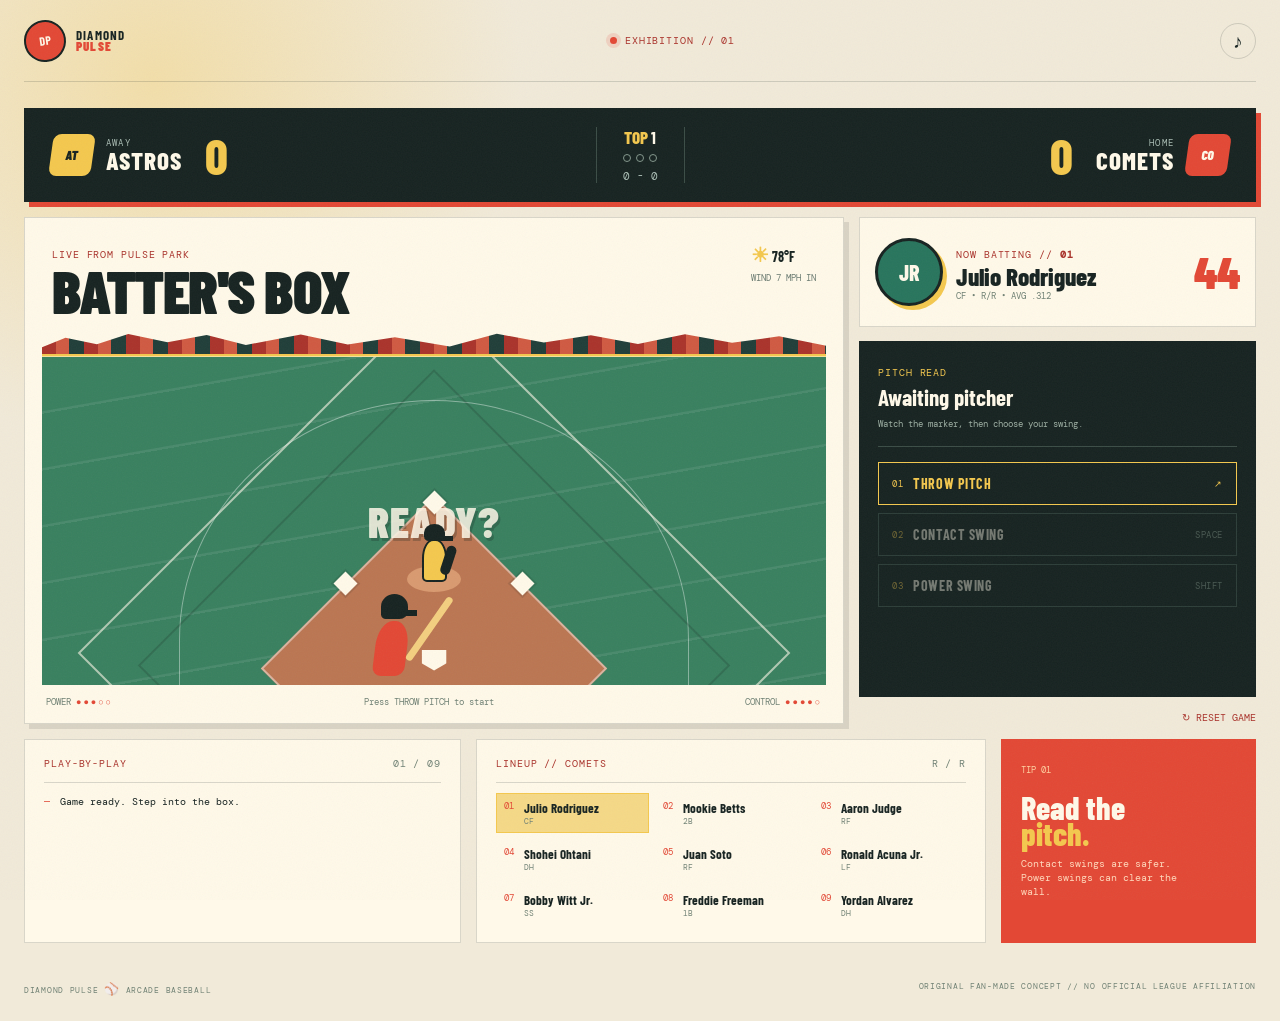
==== commit 8e15fe5e: "baseball9 try 2" ====
--- a/index.html
+++ b/index.html
@@ -47,12 +47,15 @@
           <div class="outfield-line"></div>
           <div class="infield"></div>
           <div class="pitcher-mound"></div>
+          <div class="pitcher" aria-label="Pitcher"><span class="pitcher-cap"></span><span
+              class="pitcher-body"></span><span class="pitcher-arm"></span></div>
           <div class="home-plate"></div>
           <div class="base first"><span></span></div>
           <div class="base second"><span></span></div>
           <div class="base third"><span></span></div>
           <div class="batter batter-left"><span class="helmet"></span><span class="body"></span><span
               class="bat"></span></div>
+          <div class="runner-layer" id="runnerLayer" aria-hidden="true"></div>
           <div class="pitch-marker" id="pitchMarker"></div>
           <div class="field-callout" id="fieldCallout">READY?</div>
         </div>
--- a/styles.css
+++ b/styles.css
@@ -340,6 +340,62 @@
   transform: translateX(-50%);
 }
 
+.pitcher {
+  position: absolute;
+  left: calc(50% - 17px);
+  bottom: 103px;
+  z-index: 2;
+  width: 34px;
+  height: 58px;
+}
+
+.pitcher-cap {
+  position: absolute;
+  top: 0;
+  left: 7px;
+  width: 21px;
+  height: 17px;
+  background: var(--ink);
+  border-radius: 50% 50% 25% 25%;
+}
+
+.pitcher-cap::after {
+  content: '';
+  position: absolute;
+  right: -8px;
+  bottom: 0;
+  width: 12px;
+  height: 5px;
+  background: var(--ink);
+}
+
+.pitcher-body {
+  position: absolute;
+  bottom: 0;
+  left: 5px;
+  width: 25px;
+  height: 43px;
+  background: var(--yellow);
+  border: 2px solid var(--ink);
+  border-radius: 45% 45% 5px 5px;
+}
+
+.pitcher-arm {
+  position: absolute;
+  top: 22px;
+  right: -7px;
+  width: 10px;
+  height: 30px;
+  background: var(--ink);
+  border-radius: 8px;
+  transform: rotate(18deg);
+  transform-origin: top;
+}
+
+.pitcher.throwing .pitcher-arm {
+  animation: pitcher-throw .55s ease-in-out both;
+}
+
 .home-plate {
   position: absolute;
   left: 50%;
@@ -435,6 +491,53 @@
   transform-origin: bottom;
 }
 
+.batter.swing-contact .bat {
+  animation: bat-swing-contact .58s cubic-bezier(.2, .8, .25, 1) both;
+}
+
+.batter.swing-power .bat {
+  animation: bat-swing-power .68s cubic-bezier(.2, .8, .25, 1) both;
+}
+
+.batter.swing-miss {
+  animation: batter-stumble .52s ease both;
+}
+
+.batter.swing-miss .bat {
+  animation: bat-swing-miss .58s cubic-bezier(.2, .8, .25, 1) both;
+}
+
+.runner-layer {
+  position: absolute;
+  inset: 0;
+  z-index: 3;
+  pointer-events: none;
+}
+
+.runner {
+  position: absolute;
+  left: calc(50% - 5px);
+  bottom: 24px;
+  width: 13px;
+  height: 13px;
+  background: var(--yellow);
+  border: 2px solid var(--ink);
+  border-radius: 50%;
+  box-shadow: 0 5px 0 -2px var(--red);
+}
+
+.runner-single {
+  animation: run-single 1.15s ease-in-out both;
+}
+
+.runner-double {
+  animation: run-double 1.35s ease-in-out both;
+}
+
+.runner-home-run {
+  animation: run-home-run 1.7s ease-in-out both;
+}
+
 .pitch-marker {
   position: absolute;
   top: 50%;
@@ -484,7 +587,7 @@
   letter-spacing: 2px;
 }
 
-+.control-panel {
+.control-panel {
   display: flex;
   flex-direction: column;
   gap: 14px;
@@ -626,7 +729,7 @@
   font: 10px var(--mono);
 }
 
-+.bottom-grid {
+.bottom-grid {
   grid-column: 1 / -1;
   display: grid;
   grid-template-columns: 1.2fr 1.4fr .7fr;
@@ -754,7 +857,132 @@
   font-size: 12px;
 }
 
-+@keyframes pitch {
+@keyframes pitcher-throw {
+
+  0%,
+  100% {
+    transform: rotate(18deg);
+  }
+
+  45% {
+    transform: rotate(-115deg);
+  }
+
+  70% {
+    transform: rotate(-70deg);
+  }
+}
+
+@keyframes bat-swing-contact {
+  0% {
+    transform: rotate(35deg);
+  }
+
+  38% {
+    transform: rotate(-52deg);
+  }
+
+  100% {
+    transform: rotate(12deg);
+  }
+}
+
+@keyframes bat-swing-power {
+  0% {
+    transform: rotate(35deg);
+  }
+
+  35% {
+    transform: rotate(-68deg);
+  }
+
+  100% {
+    transform: rotate(20deg);
+  }
+}
+
+@keyframes bat-swing-miss {
+  0% {
+    transform: rotate(35deg);
+  }
+
+  52% {
+    transform: rotate(-78deg);
+  }
+
+  100% {
+    transform: rotate(52deg);
+  }
+}
+
+@keyframes batter-stumble {
+  45% {
+    transform: translateX(-4px) rotate(-3deg);
+  }
+
+  100% {
+    transform: translateX(0) rotate(0);
+  }
+}
+
+@keyframes run-single {
+  0% {
+    left: calc(50% - 5px);
+    bottom: 24px;
+  }
+
+  100% {
+    left: calc(50% + 80px);
+    bottom: 103px;
+  }
+}
+
+@keyframes run-double {
+  0% {
+    left: calc(50% - 5px);
+    bottom: 24px;
+  }
+
+  48% {
+    left: calc(50% + 80px);
+    bottom: 103px;
+  }
+
+  100% {
+    left: calc(50% - 5px);
+    bottom: 184px;
+  }
+}
+
+@keyframes run-home-run {
+  0% {
+    left: calc(50% - 5px);
+    bottom: 24px;
+  }
+
+  25% {
+    left: calc(50% + 80px);
+    bottom: 103px;
+  }
+
+  50% {
+    left: calc(50% - 5px);
+    bottom: 184px;
+  }
+
+  75% {
+    left: calc(50% - 97px);
+    bottom: 103px;
+  }
+
+  100% {
+    left: calc(50% - 5px);
+    bottom: 24px;
+    opacity: 0;
+  }
+}
+
+@keyframes pitch {
   from {
     transform: translate(-50%, -50%) scale(4);
     opacity: 0;
@@ -786,7 +1014,7 @@
   }
 }
 
-+@media (max-width: 850px) {
+@media (max-width: 850px) {
 
   .topbar,
   .game-shell,
@@ -835,7 +1063,7 @@
   }
 }
 
-+@media (max-width: 500px) {
+@media (max-width: 500px) {
   .scoreboard {
     padding: 11px 8px;
   }
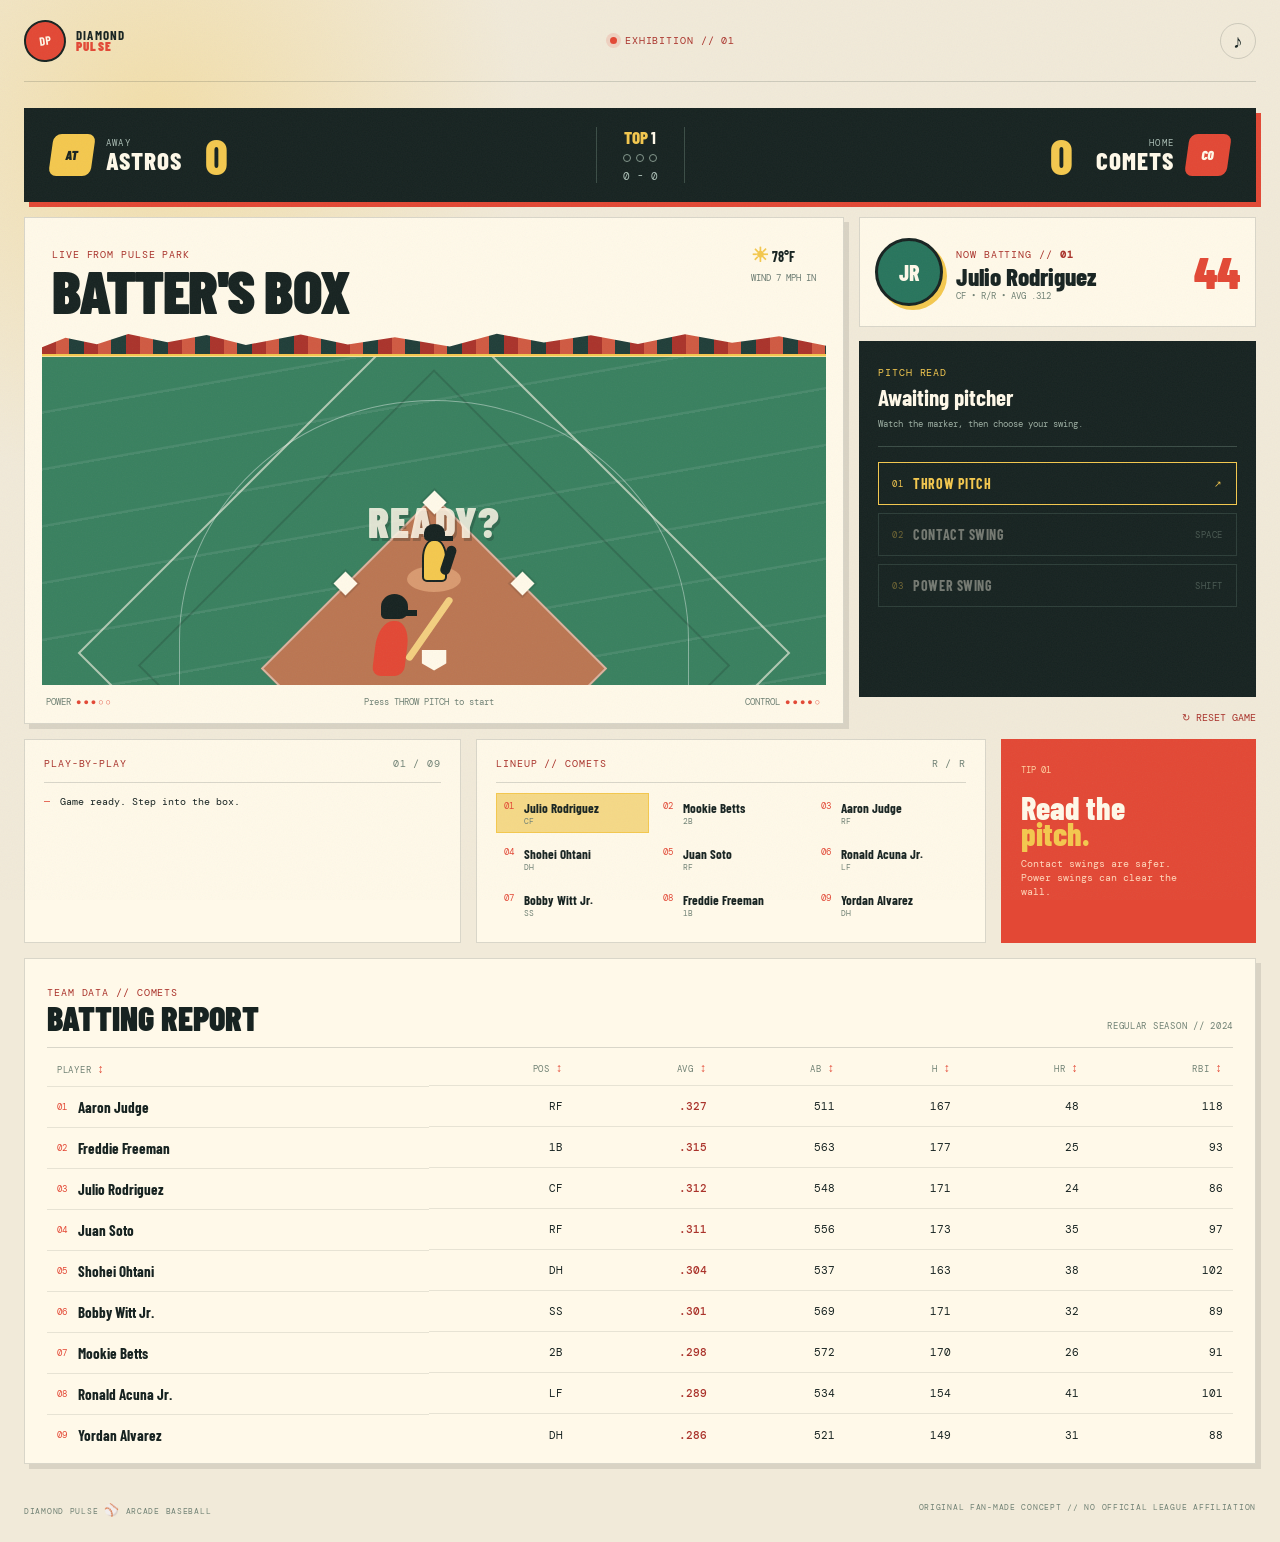
==== commit 03ca71bb: "baseball data table" ====
--- a/index.html
+++ b/index.html
@@ -100,6 +100,31 @@
         <p>Contact swings are safer. Power swings can clear the wall.</p>
       </div>
     </section>
+
+    <section class="data-panel" aria-labelledby="stats-heading">
+      <div class="data-heading">
+        <div><span class="overline">TEAM DATA // COMETS</span>
+          <h2 id="stats-heading">BATTING REPORT</h2>
+        </div>
+        <span class="data-note">REGULAR SEASON // 2024</span>
+      </div>
+      <div class="table-scroll">
+        <table class="stats-table">
+          <thead>
+            <tr>
+              <th><button type="button" data-sort="name">PLAYER <span>↕</span></button></th>
+              <th><button type="button" data-sort="position">POS <span>↕</span></button></th>
+              <th><button type="button" data-sort="average">AVG <span>↕</span></button></th>
+              <th><button type="button" data-sort="atBats">AB <span>↕</span></button></th>
+              <th><button type="button" data-sort="hits">H <span>↕</span></button></th>
+              <th><button type="button" data-sort="homeRuns">HR <span>↕</span></button></th>
+              <th><button type="button" data-sort="rbi">RBI <span>↕</span></button></th>
+            </tr>
+          </thead>
+          <tbody id="statsBody"></tbody>
+        </table>
+      </div>
+    </section>
   </main>
   <footer><span>DIAMOND PULSE <b>⚾</b> ARCADE BASEBALL</span><span>ORIGINAL FAN-MADE CONCEPT // NO OFFICIAL LEAGUE
       AFFILIATION</span></footer>
--- a/styles.css
+++ b/styles.css
@@ -844,6 +844,103 @@
   font: 10px/1.4 var(--mono);
 }
 
+.data-panel {
+  grid-column: 1 / -1;
+  min-width: 0;
+  padding: 21px 22px 8px;
+  background: var(--cream);
+  border: 1px solid var(--line);
+  box-shadow: 5px 5px 0 rgba(23, 35, 33, .11);
+}
+
+.data-heading {
+  display: flex;
+  align-items: end;
+  justify-content: space-between;
+  gap: 16px;
+  padding-bottom: 15px;
+  border-bottom: 1px solid var(--line);
+}
+
+.data-heading h2 {
+  margin: 5px 0 0;
+  font: 900 34px/.85 var(--display);
+}
+
+.data-note {
+  color: #718275;
+  font: 9px var(--mono);
+  letter-spacing: .08em;
+}
+
+.table-scroll {
+  overflow-x: auto;
+}
+
+.stats-table {
+  width: 100%;
+  min-width: 650px;
+  border-collapse: collapse;
+  font: 11px var(--mono);
+}
+
+.stats-table th {
+  padding: 12px 10px 9px;
+  color: #718275;
+  font: 9px var(--mono);
+  letter-spacing: .08em;
+  text-align: left;
+}
+
+.stats-table th:not(:first-child),
+.stats-table td:not(:first-child) {
+  text-align: right;
+}
+
+.stats-table th button {
+  padding: 0;
+  color: inherit;
+  background: transparent;
+  border: 0;
+  font: inherit;
+  letter-spacing: inherit;
+}
+
+.stats-table th button:hover {
+  color: var(--red-dark);
+}
+
+.stats-table th button span {
+  color: var(--red);
+  font-size: 12px;
+}
+
+.stats-table td {
+  padding: 11px 10px;
+  border-top: 1px solid rgba(23, 35, 33, .1);
+}
+
+.stats-table td:first-child {
+  display: flex;
+  align-items: center;
+  gap: 11px;
+  text-align: left;
+}
+
+.stats-table td strong {
+  font: 700 15px var(--display);
+}
+
+.table-rank {
+  color: var(--red);
+  font-size: 9px;
+}
+
+.stats-table .highlight {
+  color: var(--red-dark);
+  font-weight: 500;
+}
+
 footer {
   display: flex;
   justify-content: space-between;
@@ -1039,6 +1136,10 @@
     grid-column: 1 / -1;
   }
 
+  .data-panel {
+    padding: 18px 14px 6px;
+  }
+
   .topbar {
     min-height: 70px;
   }
